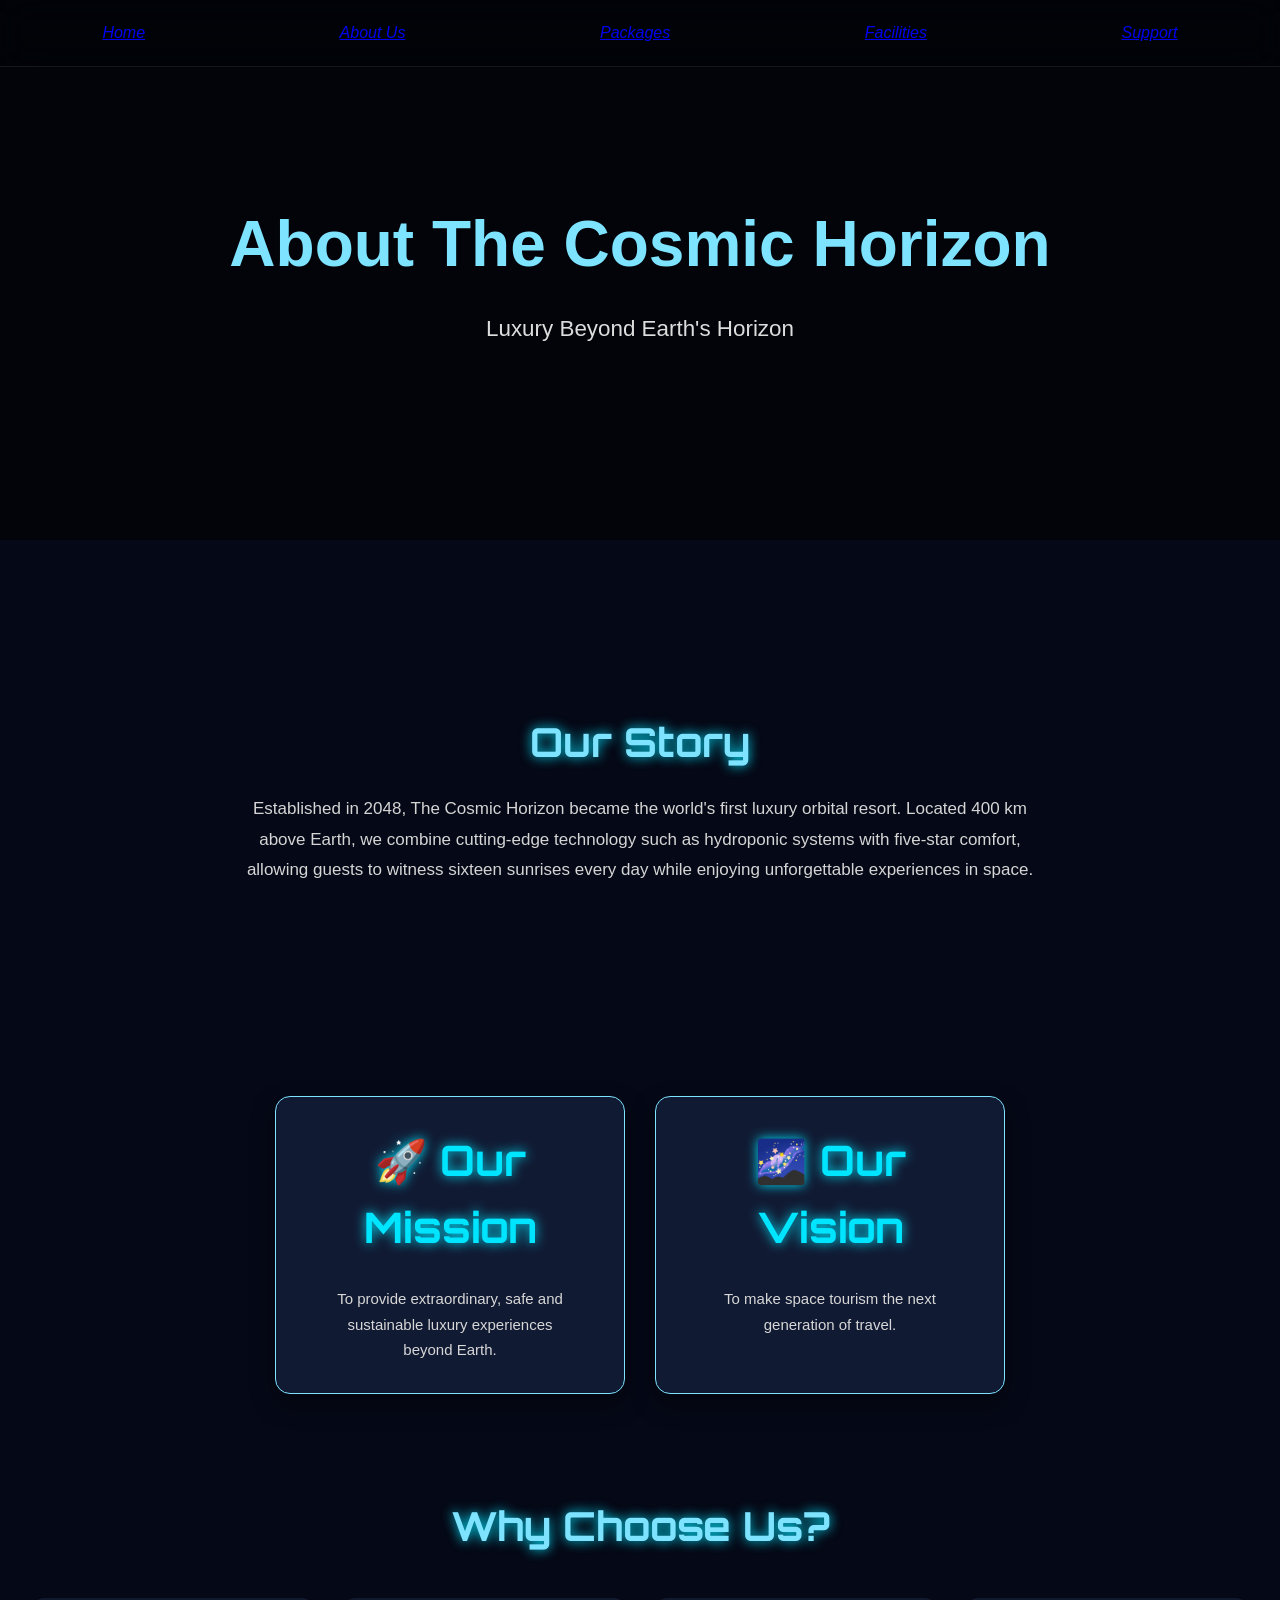
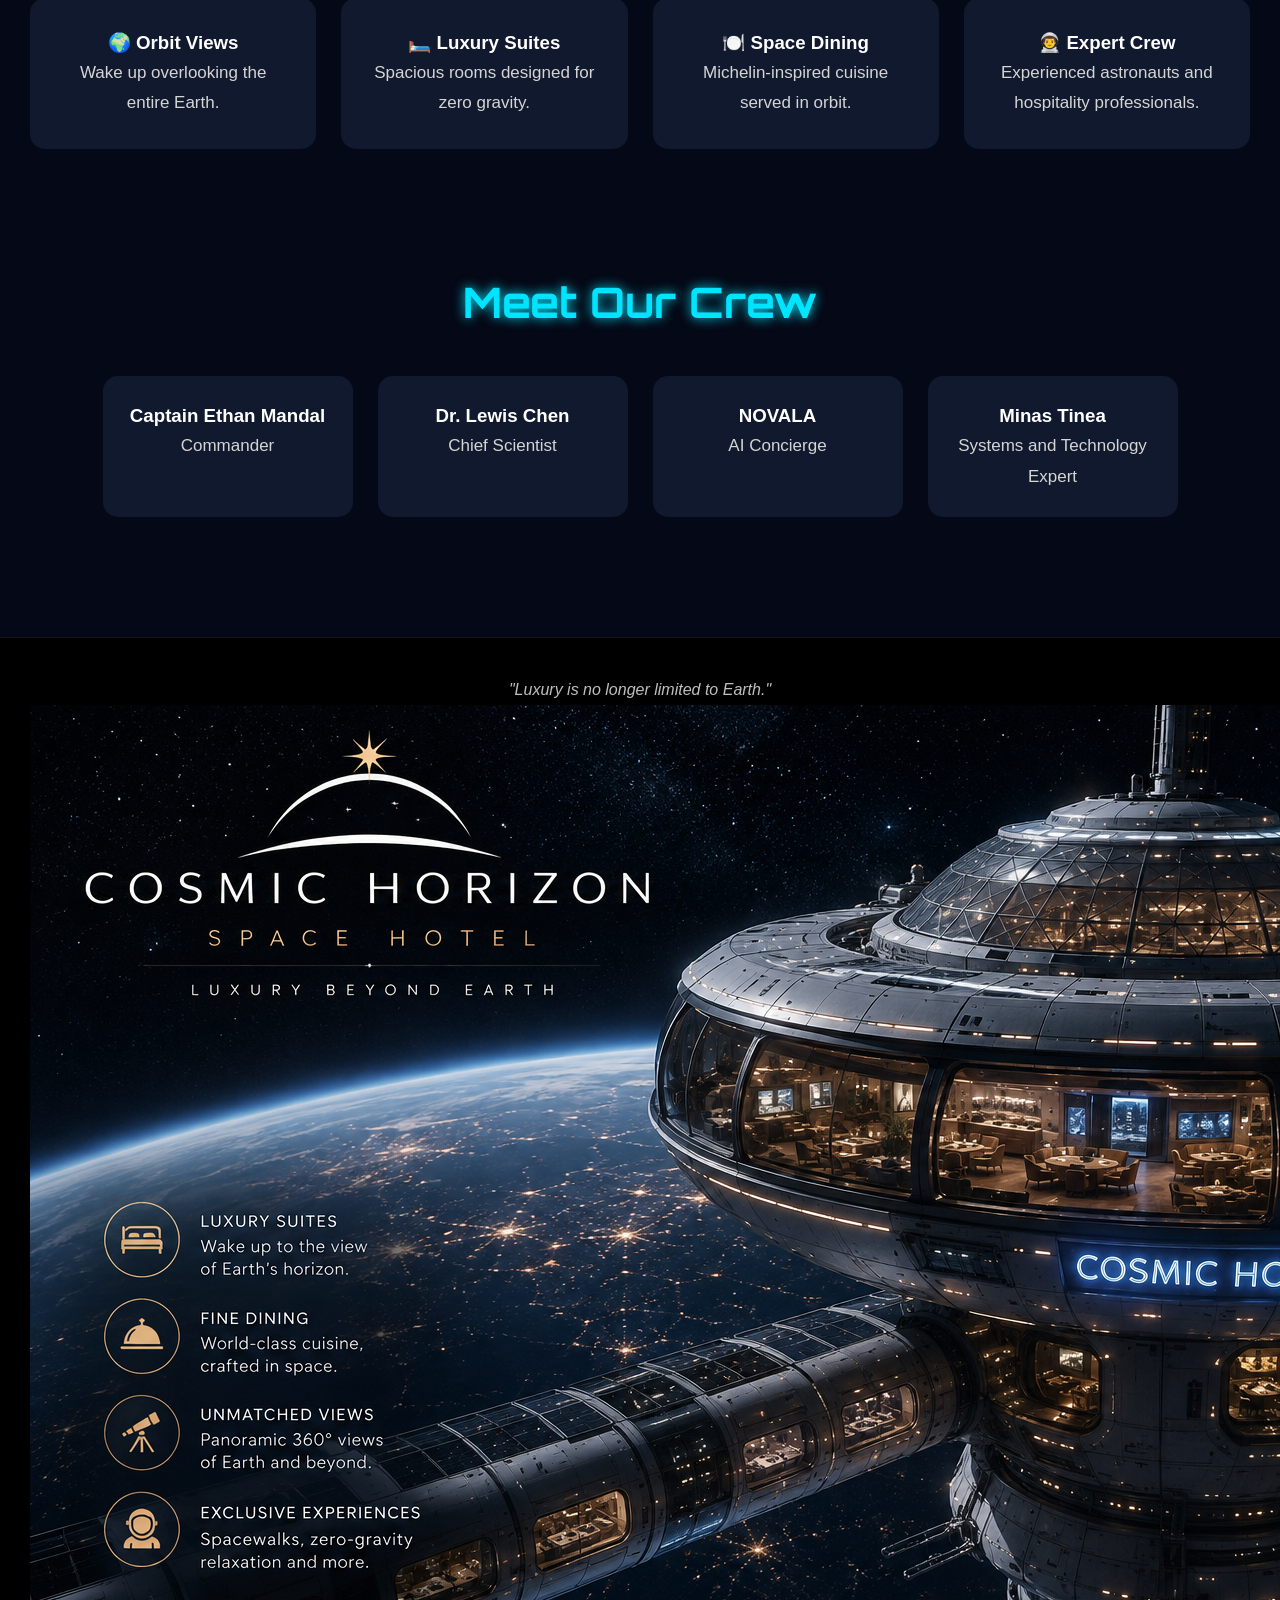
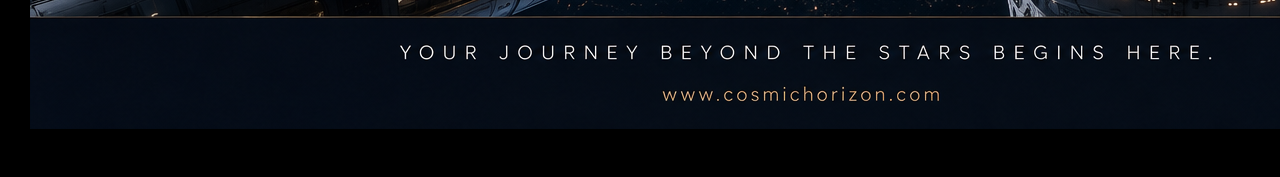
==== about_us.html @ ba80fe91 "Describe changes" ====
<!DOCTYPE html>
<html lang="en">
<head>
    <meta charset="UTF-8">
    <title>About Us | Cosmic Horizon</title>
    <link rel="stylesheet" href="style.css">
</head>
<body>

<header class="hero">
    <h1>About The Cosmic Horizon</h1>
    <p>Luxury Beyond Earth's Horizon</p>
</header>

<section class="about">
    <h2>Our Story</h2>
    <p>
        Established in 2048, The Cosmic Horizon became the world's first
        luxury orbital resort. Located 400 km above Earth, we combine
        cutting-edge technology such as hydroponic systems with five-star comfort, allowing guests to
        witness sixteen sunrises every day while enjoying unforgettable
        experiences in space.
    </p>
</section>

<section class="mission">
    <div class="card">
        <h2>🚀 Our Mission</h2>
        <p>
            To provide extraordinary, safe and sustainable luxury experiences
            beyond Earth.
        </p>
    </div>

    <div class="card">
        <h2>🌌 Our Vision</h2>
        <p>
            To make space tourism the next generation of travel.
        </p>
    </div>
</section>

<section class="features">
    <h2>Why Choose Us?</h2>

    <div class="feature-grid">

        <div class="feature">
            <h3>🌍 Orbit Views</h3>
            <p>Wake up overlooking the entire Earth.</p>
        </div>

        <div class="feature">
            <h3>🛏️ Luxury Suites</h3>
            <p>Spacious rooms designed for zero gravity.</p>
        </div>

        <div class="feature">
            <h3>🍽️ Space Dining</h3>
            <p>Michelin-inspired cuisine served in orbit.</p>
        </div>

        <div class="feature">
            <h3>👨‍🚀 Expert Crew</h3>
            <p>Experienced astronauts and hospitality professionals.</p>
        </div>

    </div>
</section>

<section class="team">

<h2>Meet Our Crew</h2>

<div class="crew">

<div class="member">
<h3>Captain Ethan Mandal</h3>
<p>Commander</p>
</div>

<div class="member">
<h3>Dr. Lewis Chen</h3>
<p>Chief Scientist</p>
</div>

<div class="member">
<h3>NOVALA</h3>
<p>AI Concierge</p>
</div>

<div class="member">
<h3>Minas Tinea</h3>
<p>Systems and Technology Expert</p>
</div>

</div>

</section>

<footer>
    <p>"Luxury is no longer limited to Earth."
        <img src="cosmic-horizon.png" alt="Cosmic Horizon Intercelestial Expansion">
        <nav class="footer-nav">
    <a href="index.html">Home</a>
    <a href="about_us.html">About Us</a>
    <a href="packages.html">Packages</a>
    <a href="facilities.html">Facilities</a>
    <a href="support.html">Support</a>
</nav>
    </p>
</footer>

</body>
</html>
---- style.css ----
/* ===================================================
   THE COSMIC HORIZON
   Premium Futuristic Space Hotel
   Part 1 - Reset, Body, Navbar & Hero
=================================================== */

/* Google Fonts */
@import url('https://fonts.googleapis.com/css2?family=Orbitron:wght@400;600;700&family=Poppins:wght@300;400;500;600&display=swap');

/* ================= RESET ================= */

*{
    margin:0;
    padding:0;
    box-sizing:border-box;
}

html{
    scroll-behavior:smooth;
}

body{

    font-family:'Poppins',sans-serif;

    color:white;

    background:#030816;

    overflow-x:hidden;

}

/* ================= HERO BACKGROUND ================= */

.hero{

    width:100%;

    height:100vh;

    background:
    linear-gradient(
        rgba(0,0,0,.55),
        rgba(2,8,25,.82)
    ),
    url("space/image.jpeg");

    background-size:cover;

    background-position:center;

    background-repeat:no-repeat;

    display:flex;

    justify-content:center;

    align-items:center;

    text-align:center;

    padding:40px;

}

/* ================= NAVBAR ================= */

nav{

    position:fixed;

    top:0;

    left:0;

    width:100%;

    display:flex;

    justify-content:space-between;

    align-items:center;

    padding:20px 8%;

    background:rgba(0,0,0,.18);

    backdrop-filter:blur(18px);

    -webkit-backdrop-filter:blur(18px);

    border-bottom:1px solid rgba(255,255,255,.08);

    z-index:1000;

}

.logo{

    font-family:'Orbitron',sans-serif;

    font-size:24px;

    font-weight:bold;

    color:#00e5ff;

    letter-spacing:2px;

    text-shadow:

    0 0 10px #00e5ff,

    0 0 25px #00e5ff;

}

/* Navigation Links */

nav ul{

    list-style:none;

    display:flex;

    gap:35px;

}

nav ul li{

    display:inline-block;

}

nav ul li a{

    text-decoration:none;

    color:white;

    font-size:16px;

    transition:.3s;

    position:relative;

}

/* Underline Animation */

nav ul li a::after{

    content:"";

    position:absolute;

    left:0;

    bottom:-6px;

    width:0;

    height:2px;

    background:#00e5ff;

    transition:.3s;

}

nav ul li a:hover{

    color:#00e5ff;

}

nav ul li a:hover::after{

    width:100%;

}

/* ================= HERO CONTENT ================= */

.hero-content{

    max-width:900px;

}

.hero-content h1{

    font-family:'Orbitron',sans-serif;

    font-size:72px;

    letter-spacing:6px;

    margin-bottom:20px;

    color:#ffffff;

    text-shadow:

    0 0 15px #00e5ff,

    0 0 35px #00e5ff,

    0 0 60px #00e5ff;

}

.hero-content h3{

    font-size:28px;

    color:#8be9ff;

    margin-bottom:25px;

    font-weight:500;

}

.hero-content p{

    font-size:18px;

    line-height:1.8;

    color:#dddddd;

    max-width:760px;

    margin:auto;

}

/* ================= BUTTONS ================= */

.hero-buttons{

    margin-top:45px;

    display:flex;

    justify-content:center;

    gap:20px;

    flex-wrap:wrap;

}

/* Main Button */

.btn{

    text-decoration:none;

    color:white;

    background:linear-gradient(
        135deg,
        #00c6ff,
        #0072ff
    );

    padding:16px 38px;

    border-radius:50px;

    font-size:17px;

    font-weight:600;

    transition:.35s;

    box-shadow:

    0 0 20px rgba(0,198,255,.45);

}

.btn:hover{

    transform:translateY(-5px);

    box-shadow:

    0 0 35px rgba(0,198,255,.9);

}

/* Outline Button */

.btn-outline{

    text-decoration:none;

    color:white;

    border:2px solid #00e5ff;

    padding:16px 38px;

    border-radius:50px;

    transition:.35s;

    font-weight:600;

}

.btn-outline:hover{

    background:#00e5ff;

    color:#000;

}

/* ================= SECTION ================= */

section{

    padding:100px 8%;

}

section h2{

    text-align:center;

    font-family:'Orbitron',sans-serif;

    font-size:42px;

    color:#00e5ff;

    margin-bottom:25px;

    text-shadow:0 0 12px #00e5ff;

}

section p{

    text-align:center;

    max-width:900px;

    margin:auto;

    line-height:1.8;

    color:#d5d5d5;

    font-size:17px;

}

/* ================= RESPONSIVE ================= */

@media(max-width:900px){

    nav{

        flex-direction:column;

        gap:20px;

        padding:20px;

    }

    nav ul{

        flex-wrap:wrap;

        justify-content:center;

        gap:20px;

    }

    .hero-content h1{

        font-size:42px;

        letter-spacing:3px;

    }

    .hero-content h3{

        font-size:22px;

    }

    .hero-content p{

        font-size:16px;

    }

    .hero-buttons{

        flex-direction:column;

        align-items:center;

    }

}
/* ===================================================
   PART 2
   ABOUT • PLANET FLOORS • FEATURES
===================================================*/

/* ================= ABOUT SECTION ================= */

#about{

    background:#071223;

}

#about p{

    margin-top:20px;

    font-size:18px;

    line-height:1.9;

}

/* ================= CARD LAYOUT ================= */

.cards{

    display:grid;

    grid-template-columns:repeat(auto-fit,minmax(260px,1fr));

    gap:30px;

    margin-top:50px;

}

/* ================= GLASS CARD ================= */

.card{

    background:rgba(255,255,255,.08);

    backdrop-filter:blur(18px);

    -webkit-backdrop-filter:blur(18px);

    border:1px solid rgba(255,255,255,.12);

    border-radius:22px;

    overflow:hidden;

    transition:.4s;

    text-align:center;

    padding-bottom:25px;

    box-shadow:

    0 10px 25px rgba(0,0,0,.35);

}

.card:hover{

    transform:translateY(-12px);

    box-shadow:

    0 0 25px rgba(0,229,255,.45),

    0 15px 35px rgba(0,0,0,.45);

}

/* ================= CARD IMAGE ================= */

.card img{

    width:100%;

    height:220px;

    object-fit:cover;

    transition:.4s;

}

.card:hover img{

    transform:scale(1.08);

}

/* ================= CARD TITLE ================= */

.card h3{

    margin-top:20px;

    font-family:'Orbitron',sans-serif;

    color:#00e5ff;

    font-size:22px;

    padding:0 15px;

}

/* ================= CARD TEXT ================= */

.card p{

    margin-top:15px;

    padding:0 20px;

    color:#d7d7d7;

    line-height:1.7;

    font-size:15px;

}

/* ================= PLANET FLOOR ================= */

#floors{

    background:#030816;

}

#floors .card{

    position:relative;

}

#floors .card::before{

    content:"";

    position:absolute;

    top:0;

    left:0;

    width:100%;

    height:5px;

    background:linear-gradient(

    90deg,

    #00e5ff,

    #7b2cff,

    #ff008c

    );

}

/* ================= FEATURES ================= */

#features{

    background:#071223;

}

#features .card{

    padding:40px 25px;

}

#features .card h3{

    font-size:23px;

    margin-bottom:20px;

}

#features .card p{

    font-size:16px;

}

/* ================= FEATURE HOVER ================= */

#features .card:hover{

    border:1px solid rgba(0,229,255,.45);

}

/* ================= SECTION ANIMATION ================= */

.card{

    animation:fadeUp .8s ease;

}

/* ================= KEYFRAMES ================= */

@keyframes fadeUp{

    from{

        opacity:0;

        transform:translateY(40px);

    }

    to{

        opacity:1;

        transform:translateY(0);

    }

}

/* ================= GLOW EFFECT ================= */

.card:hover h3{

    text-shadow:

    0 0 10px #00e5ff,

    0 0 20px #00e5ff;

}

/* ================= MOBILE ================= */

@media(max-width:768px){

    .cards{

        grid-template-columns:1fr;

    }

    .card img{

        height:200px;

    }

    .card h3{

        font-size:20px;

    }

}
/* ===================================================
   PART 3
   LUXURY ROOMS • GALLERY • HOTEL STATISTICS
===================================================*/


/* =========================
   ROOMS SECTION
========================= */

#rooms{

    background:#030816;

}

#rooms .cards{

    margin-top:50px;

}

#rooms .card{

    overflow:hidden;

    transition:.4s;

}

#rooms .card img{

    width:100%;

    height:240px;

    object-fit:cover;

    transition:.5s;

}

#rooms .card:hover img{

    transform:scale(1.08);

}

#rooms .card h3{

    margin-top:20px;

    font-size:22px;

    color:#00e5ff;

}

#rooms .card p{

    margin-top:10px;

    font-size:17px;

    color:#ffffff;

    font-weight:500;

}

#rooms .card:hover{

    transform:translateY(-10px);

}


/* =========================
   GALLERY
========================= */

#gallery{

    background:#071223;

}

.gallery{

    margin-top:50px;

    display:grid;

    grid-template-columns:repeat(auto-fit,minmax(280px,1fr));

    gap:25px;

}

.gallery img{

    width:100%;

    height:240px;

    object-fit:cover;

    border-radius:18px;

    transition:.4s;

    cursor:pointer;

    border:2px solid rgba(255,255,255,.08);

}

.gallery img:hover{

    transform:scale(1.05);

    box-shadow:

    0 0 25px rgba(0,229,255,.55);

}


/* =========================
   HOTEL STATISTICS
========================= */

#stats{

    background:#030816;

}

#stats .cards{

    margin-top:50px;

}

#stats .card{

    padding:40px 20px;

}

#stats .card h1{

    font-size:48px;

    font-family:'Orbitron',sans-serif;

    color:#00e5ff;

    text-shadow:

    0 0 12px #00e5ff,

    0 0 25px #00e5ff;

}

#stats .card p{

    margin-top:15px;

    color:#dddddd;

    font-size:18px;

}


/* =========================
   FLOAT ANIMATION
========================= */

@keyframes floating{

    0%{

        transform:translateY(0px);

    }

    50%{

        transform:translateY(-10px);

    }

    100%{

        transform:translateY(0px);

    }

}

#stats .card{

    animation:floating 5s ease-in-out infinite;

}


/* =========================
   IMAGE BORDER GLOW
========================= */

.gallery img:hover{

    border-color:#00e5ff;

}


/* =========================
   MOBILE
========================= */

@media(max-width:768px){

    .gallery{

        grid-template-columns:1fr;

    }

    .gallery img{

        height:220px;

    }

    #stats .card h1{

        font-size:38px;

    }

}
/* ===================================================
   PART 4
   CTA • CONTACT • FOOTER • FINAL RESPONSIVE
===================================================*/


/* ===========================
   CALL TO ACTION
=========================== */

.cta{

    background:
    linear-gradient(
        rgba(0,0,0,.65),
        rgba(4,15,40,.82)
    ),
    url("images/cta-bg.jpg");

    background-size:cover;

    background-position:center;

    text-align:center;

    padding:120px 8%;

}

.cta h2{

    font-family:'Orbitron',sans-serif;

    font-size:48px;

    color:#00e5ff;

    margin-bottom:20px;

    text-shadow:

    0 0 15px #00e5ff;

}

.cta p{

    max-width:700px;

    margin:auto;

    margin-bottom:40px;

    color:#dddddd;

    line-height:1.8;

}

.cta .btn{

    display:inline-block;

}


/* ===========================
   CONTACT
=========================== */

#contact{

    background:#071223;

    text-align:center;

}

#contact p{

    margin-top:15px;

    font-size:18px;

    color:#dddddd;

}

#contact p:hover{

    color:#00e5ff;

}


/* ===========================
   FOOTER
=========================== */

footer{

    background:#020612;

    text-align:center;

    padding:45px 20px;

    border-top:1px solid rgba(255,255,255,.08);

}

footer h3{

    font-family:'Orbitron',sans-serif;

    color:#00e5ff;

    font-size:28px;

    margin-bottom:15px;

    text-shadow:

    0 0 12px #00e5ff;

}

footer p{

    color:#bfbfbf;

    margin-top:8px;

    line-height:1.8;

}


/* ===========================
   CUSTOM SCROLLBAR
=========================== */

::-webkit-scrollbar{

    width:10px;

}

::-webkit-scrollbar-track{

    background:#06101f;

}

::-webkit-scrollbar-thumb{

    background:#00c6ff;

    border-radius:50px;

}

::-webkit-scrollbar-thumb:hover{

    background:#008cff;

}


/* ===========================
   SMOOTH FADE ANIMATION
=========================== */

@keyframes fadeIn{

    from{

        opacity:0;

    }

    to{

        opacity:1;

    }

}

section{

    animation:fadeIn 1s ease;

}


/* ===========================
   BUTTON EFFECTS
=========================== */

.btn,
.btn-outline{

    position:relative;

    overflow:hidden;

}

.btn::before,
.btn-outline::before{

    content:"";

    position:absolute;

    top:0;

    left:-100%;

    width:100%;

    height:100%;

    background:rgba(255,255,255,.15);

    transition:.5s;

}

.btn:hover::before,
.btn-outline:hover::before{

    left:100%;

}


/* ===========================
   RESPONSIVE DESIGN
=========================== */

@media(max-width:992px){

    section{

        padding:80px 6%;

    }

    .cta h2{

        font-size:38px;

    }

}

@media(max-width:768px){

    section h2{

        font-size:32px;

    }

    .cta{

        padding:90px 30px;

    }

    .cta h2{

        font-size:28px;

    }

    .cta p{

        font-size:16px;

    }

    footer h3{

        font-size:22px;

    }

    footer p{

        font-size:15px;

    }

}

@media(max-width:480px){

    .logo{

        font-size:18px;

    }

    nav ul{

        gap:12px;

    }

    nav ul li a{

        font-size:14px;

    }

    .hero-content h1{

        font-size:34px;

    }

    .hero-content h3{

        font-size:18px;

    }

    .hero-content p{

        font-size:15px;

    }

    .btn,
    .btn-outline{

        width:100%;

        text-align:center;

    }

}
/* ===================================================
   PART 4
   CTA • CONTACT • FOOTER • FINAL RESPONSIVE
===================================================*/


/* ===========================
   CALL TO ACTION
=========================== */

.cta{

    background:
    linear-gradient(
        rgba(0,0,0,.65),
        rgba(4,15,40,.82)
    ),
    url("images/cta-bg.jpg");

    background-size:cover;

    background-position:center;

    text-align:center;

    padding:120px 8%;

}

.cta h2{

    font-family:'Orbitron',sans-serif;

    font-size:48px;

    color:#00e5ff;

    margin-bottom:20px;

    text-shadow:

    0 0 15px #00e5ff;

}

.cta p{

    max-width:700px;

    margin:auto;

    margin-bottom:40px;

    color:#dddddd;

    line-height:1.8;

}

.cta .btn{

    display:inline-block;

}


/* ===========================
   CONTACT
=========================== */

#contact{

    background:#071223;

    text-align:center;

}

#contact p{

    margin-top:15px;

    font-size:18px;

    color:#dddddd;

}

#contact p:hover{

    color:#00e5ff;

}


/* ===========================
   FOOTER
=========================== */

footer{

    background:#020612;

    text-align:center;

    padding:45px 20px;

    border-top:1px solid rgba(255,255,255,.08);

}

footer h3{

    font-family:'Orbitron',sans-serif;

    color:#00e5ff;

    font-size:28px;

    margin-bottom:15px;

    text-shadow:

    0 0 12px #00e5ff;

}

footer p{

    color:#bfbfbf;

    margin-top:8px;

    line-height:1.8;

}


/* ===========================
   CUSTOM SCROLLBAR
=========================== */

::-webkit-scrollbar{

    width:10px;

}

::-webkit-scrollbar-track{

    background:#06101f;

}

::-webkit-scrollbar-thumb{

    background:#00c6ff;

    border-radius:50px;

}

::-webkit-scrollbar-thumb:hover{

    background:#008cff;

}


/* ===========================
   SMOOTH FADE ANIMATION
=========================== */

@keyframes fadeIn{

    from{

        opacity:0;

    }

    to{

        opacity:1;

    }

}

section{

    animation:fadeIn 1s ease;

}


/* ===========================
   BUTTON EFFECTS
=========================== */

.btn,
.btn-outline{

    position:relative;

    overflow:hidden;

}

.btn::before,
.btn-outline::before{

    content:"";

    position:absolute;

    top:0;

    left:-100%;

    width:100%;

    height:100%;

    background:rgba(255,255,255,.15);

    transition:.5s;

}

.btn:hover::before,
.btn-outline:hover::before{

    left:100%;

}


/* ===========================
   RESPONSIVE DESIGN
=========================== */

@media(max-width:992px){

    section{

        padding:80px 6%;

    }

    .cta h2{

        font-size:38px;

    }

}

@media(max-width:768px){

    section h2{

        font-size:32px;

    }

    .cta{

        padding:90px 30px;

    }

    .cta h2{

        font-size:28px;

    }

    .cta p{

        font-size:16px;

    }

    footer h3{

        font-size:22px;

    }

    footer p{

        font-size:15px;

    }

}

@media(max-width:480px){

    .logo{

        font-size:18px;

    }

    nav ul{

        gap:12px;

    }

    nav ul li a{

        font-size:14px;

    }

    .hero-content h1{

        font-size:34px;

    }

    .hero-content h3{

        font-size:18px;

    }

    .hero-content p{

        font-size:15px;

    }

    .btn,
    .btn-outline{

        width:100%;

        text-align:center;

    }

}
*{
    margin:0;
    padding:0;
    box-sizing:border-box;
    font-family:Arial, Helvetica, sans-serif;
}

body{
    background:#050816;
    color:white;
    line-height:1.6;
}

.hero{
    height:60vh;
    background:
        linear-gradient(rgba(0,0,0,.55),rgba(0,0,0,.55)),
        url("space.jpg") center/cover;
    display:flex;
    flex-direction:column;
    justify-content:center;
    align-items:center;
    text-align:center;
}

.hero h1{
    font-size:4rem;
    color:#7de3ff;
}

.hero p{
    margin-top:15px;
    font-size:1.4rem;
    color:#ddd;
}

.about{
    width:80%;
    margin:70px auto;
    text-align:center;
}

.about h2{
    color:#7de3ff;
    margin-bottom:20px;
    font-size:2.5rem;
}

.mission{
    display:flex;
    justify-content:center;
    gap:30px;
    flex-wrap:wrap;
    padding:40px;
}

.card{
    background:#111a33;
    width:350px;
    padding:30px;
    border-radius:15px;
    border:1px solid #7de3ff;
    transition:.4s;
}

.card:hover{
    transform:translateY(-10px);
    box-shadow:0 0 20px #44d8ff;
}

.features{
    text-align:center;
    padding:60px 30px;
}

.features h2{
    font-size:2.5rem;
    color:#7de3ff;
    margin-bottom:40px;
}

.feature-grid{
    display:grid;
    grid-template-columns:repeat(auto-fit,minmax(250px,1fr));
    gap:25px;
}

.feature{
    background:#10192d;
    padding:30px;
    border-radius:15px;
    transition:.3s;
}

.feature:hover{
    background:#1b2d54;
    transform:scale(1.05);
}

.team{
    text-align:center;
    padding:60px;
}

.crew{
    display:flex;
    justify-content:center;
    flex-wrap:wrap;
    gap:25px;
    margin-top:40px;
}

.member{
    width:250px;
    background:#10192d;
    padding:25px;
    border-radius:15px;
}

footer{
    margin-top:60px;
    background:#000;
    text-align:center;
    padding:30px;
    color:#7de3ff;
    font-style:italic;
}
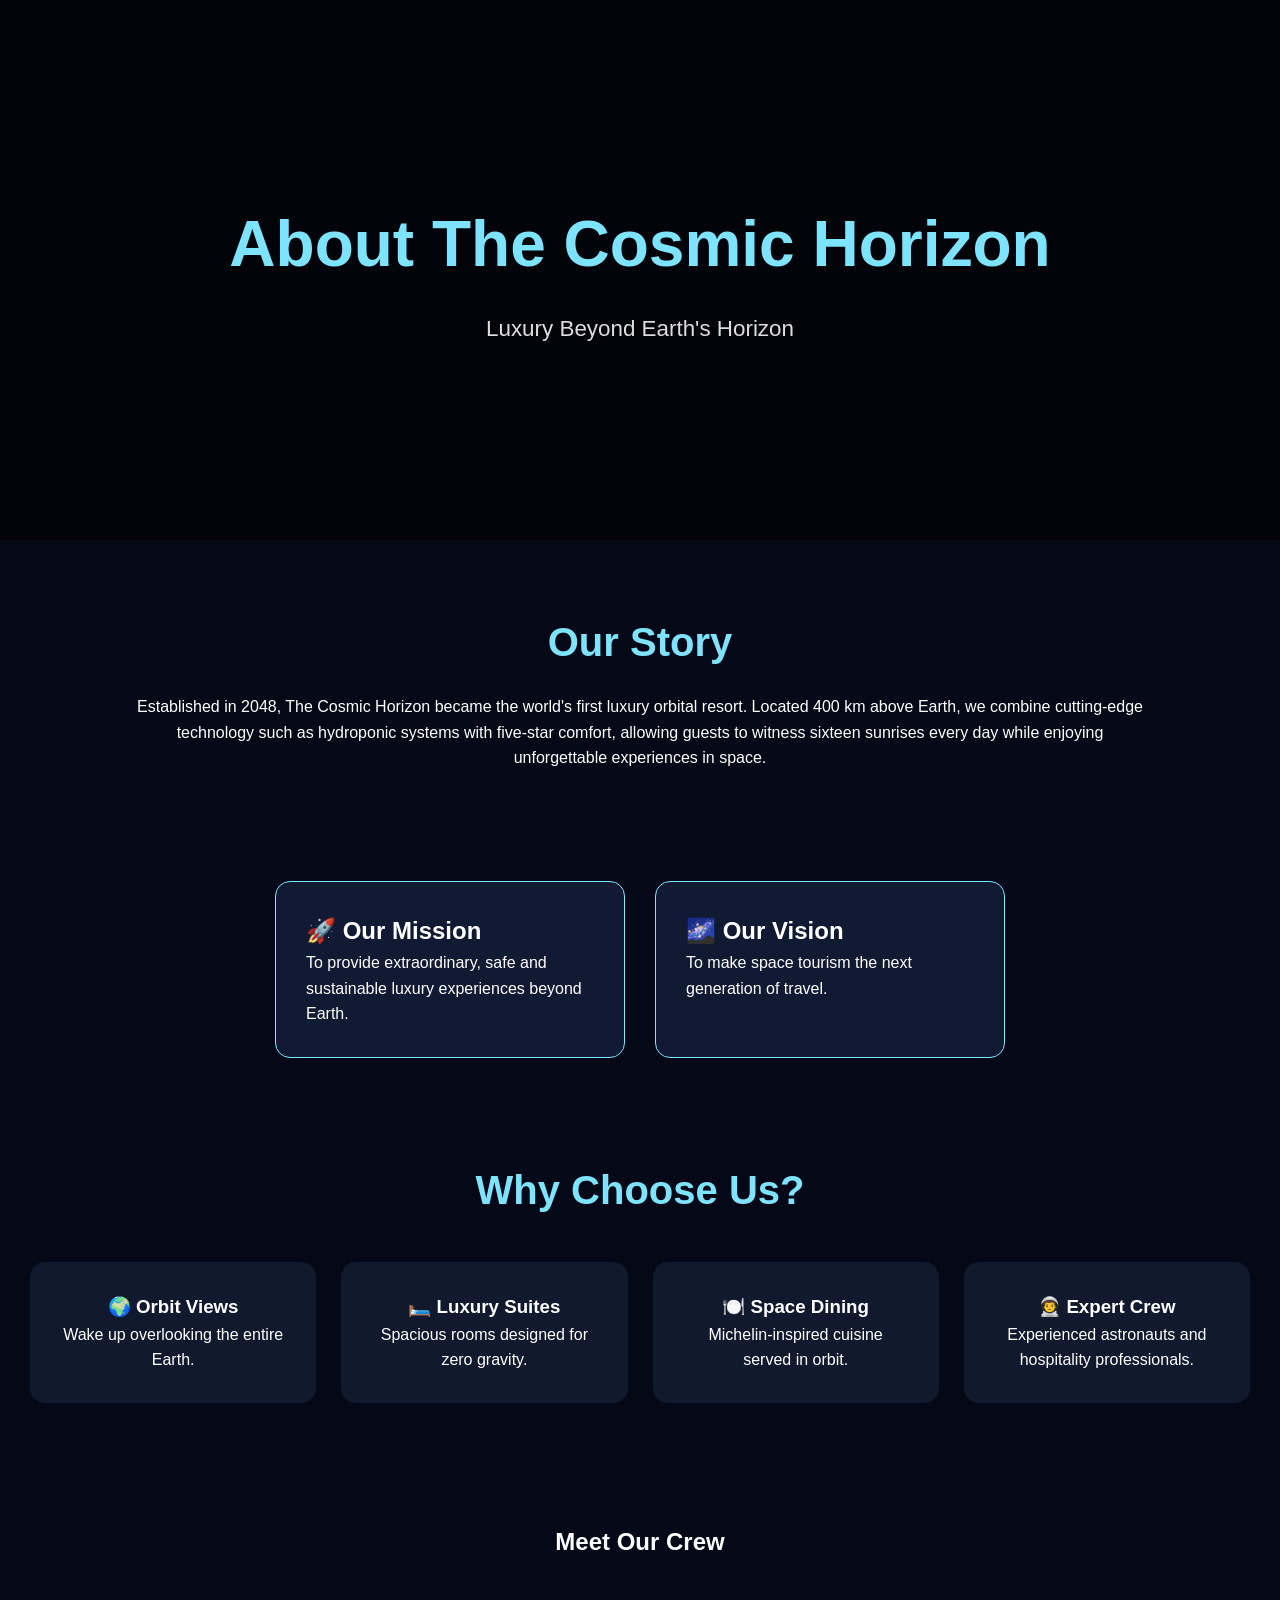
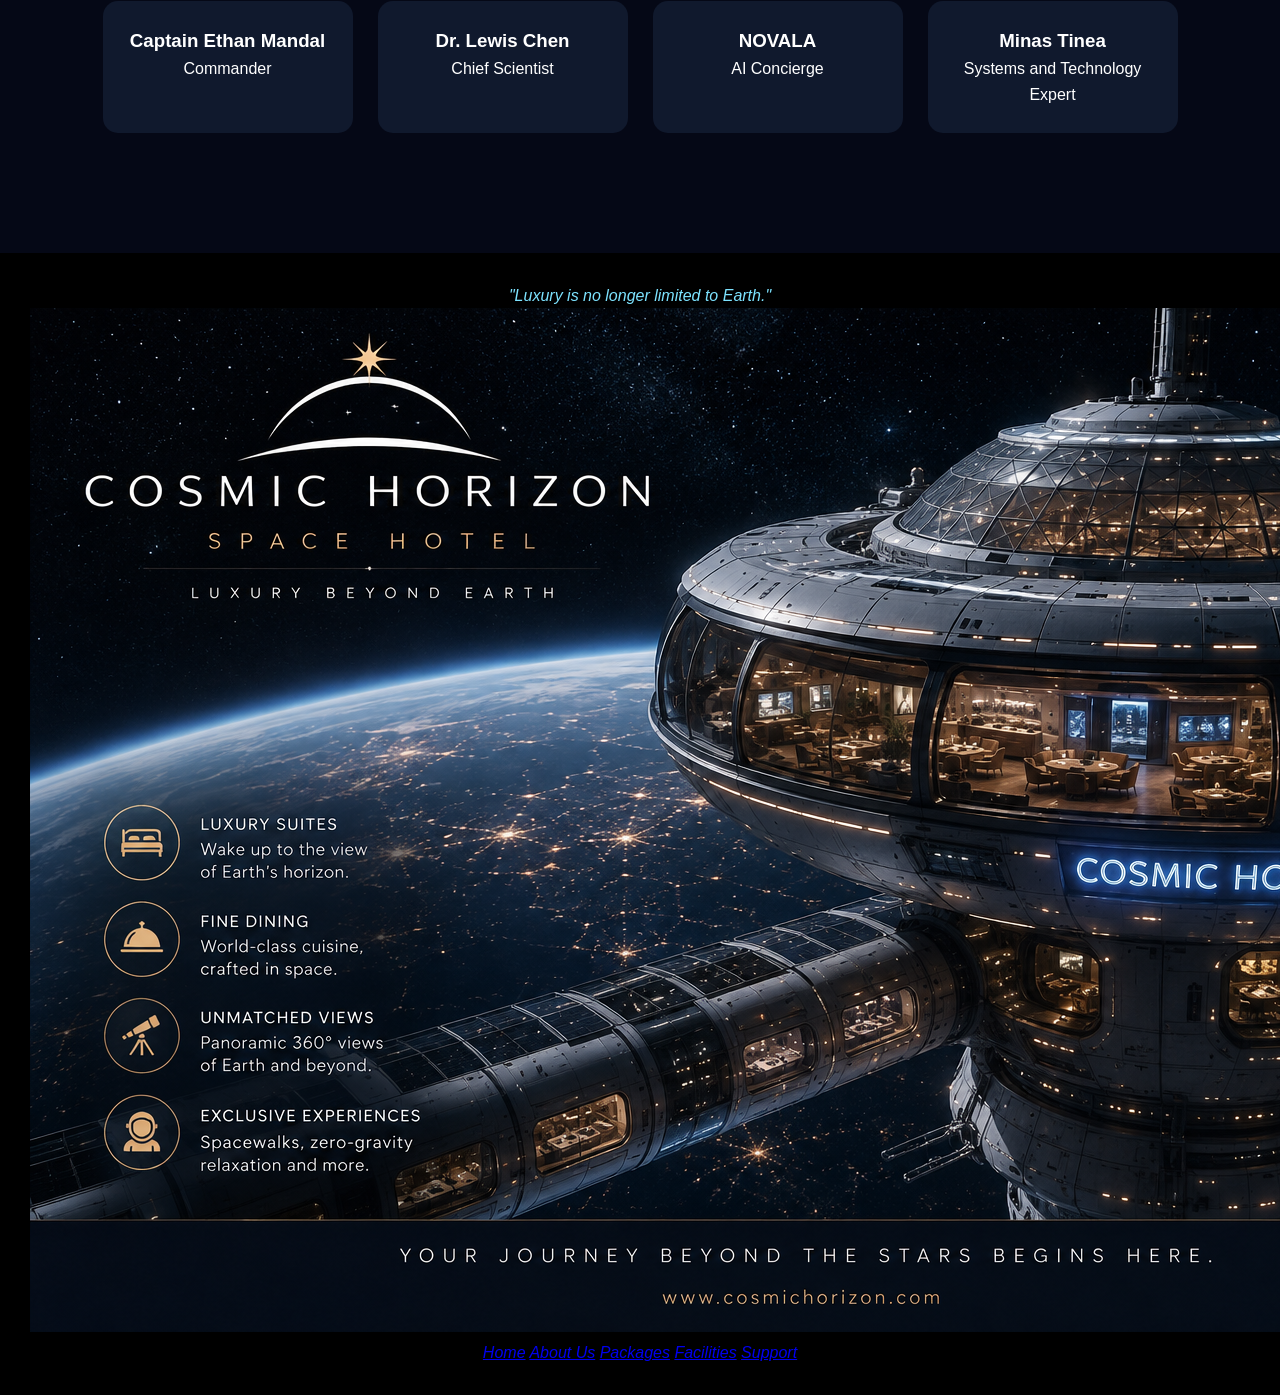
==== commit 9b8996e3: "Describe changes" ====
--- a/about_us.html
+++ b/about_us.html
@@ -3,7 +3,7 @@
 <head>
     <meta charset="UTF-8">
     <title>About Us | Cosmic Horizon</title>
-    <link rel="stylesheet" href="style.css">
+    <link rel="stylesheet" href="about_us.css">
 </head>
 <body>
 
--- a/about_us.css
+++ b/about_us.css
@@ -0,0 +1,127 @@
+*{
+    margin:0;
+    padding:0;
+    box-sizing:border-box;
+    font-family:Arial, Helvetica, sans-serif;
+}
+
+body{
+    background:#050816;
+    color:white;
+    line-height:1.6;
+}
+
+.hero{
+    height:60vh;
+    background:
+        linear-gradient(rgba(0,0,0,.55),rgba(0,0,0,.55)),
+        url("space.jpg") center/cover;
+    display:flex;
+    flex-direction:column;
+    justify-content:center;
+    align-items:center;
+    text-align:center;
+}
+
+.hero h1{
+    font-size:4rem;
+    color:#7de3ff;
+}
+
+.hero p{
+    margin-top:15px;
+    font-size:1.4rem;
+    color:#ddd;
+}
+
+.about{
+    width:80%;
+    margin:70px auto;
+    text-align:center;
+}
+
+.about h2{
+    color:#7de3ff;
+    margin-bottom:20px;
+    font-size:2.5rem;
+}
+
+.mission{
+    display:flex;
+    justify-content:center;
+    gap:30px;
+    flex-wrap:wrap;
+    padding:40px;
+}
+
+.card{
+    background:#111a33;
+    width:350px;
+    padding:30px;
+    border-radius:15px;
+    border:1px solid #7de3ff;
+    transition:.4s;
+}
+
+.card:hover{
+    transform:translateY(-10px);
+    box-shadow:0 0 20px #44d8ff;
+}
+
+.features{
+    text-align:center;
+    padding:60px 30px;
+}
+
+.features h2{
+    font-size:2.5rem;
+    color:#7de3ff;
+    margin-bottom:40px;
+}
+
+.feature-grid{
+    display:grid;
+    grid-template-columns:repeat(auto-fit,minmax(250px,1fr));
+    gap:25px;
+}
+
+.feature{
+    background:#10192d;
+    padding:30px;
+    border-radius:15px;
+    transition:.3s;
+}
+
+.feature:hover{
+    background:#1b2d54;
+    transform:scale(1.05);
+}
+
+.team{
+    text-align:center;
+    padding:60px;
+}
+
+.crew{
+    display:flex;
+    justify-content:center;
+    flex-wrap:wrap;
+    gap:25px;
+    margin-top:40px;
+}
+
+.member{
+    width:250px;
+    background:#10192d;
+    padding:25px;
+    border-radius:15px;
+}
+
+footer{
+    margin-top:60px;
+    background:#000;
+    text-align:center;
+    padding:30px;
+    color:#7de3ff;
+    font-style:italic;
+}
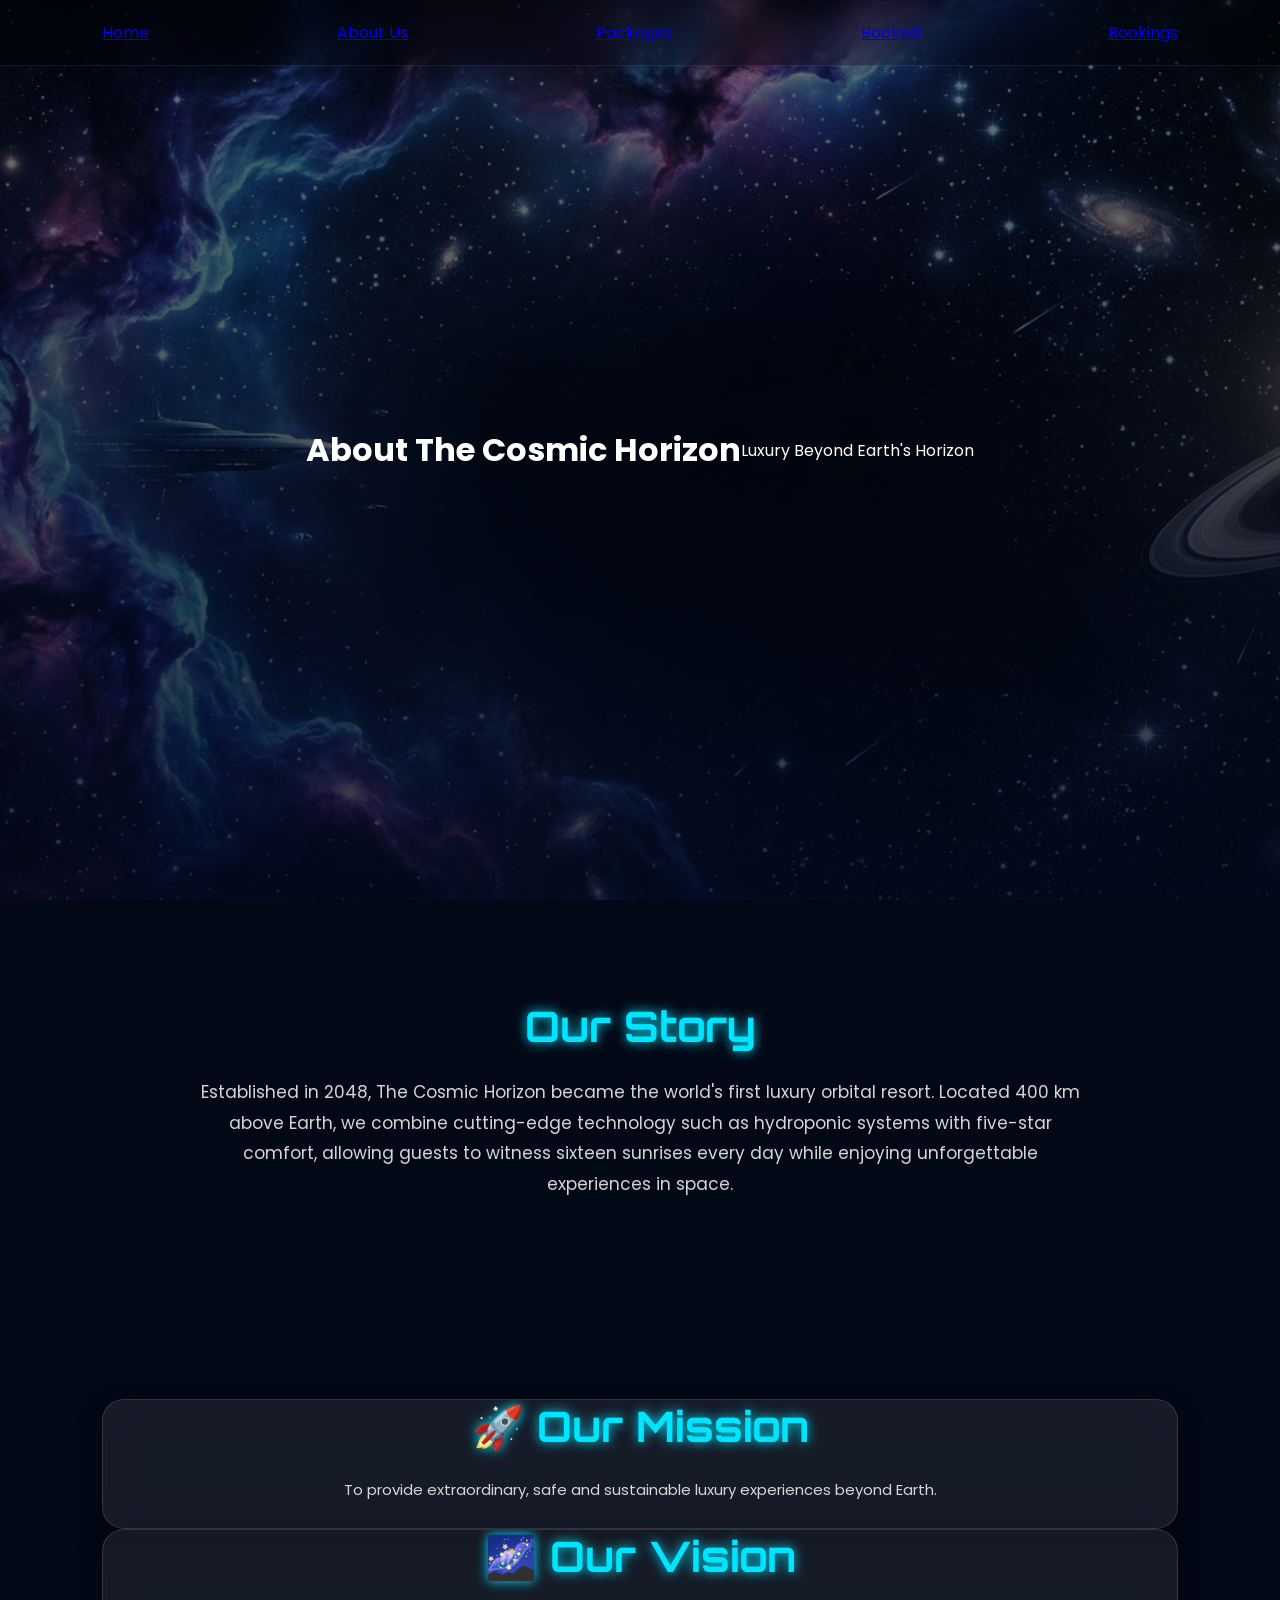
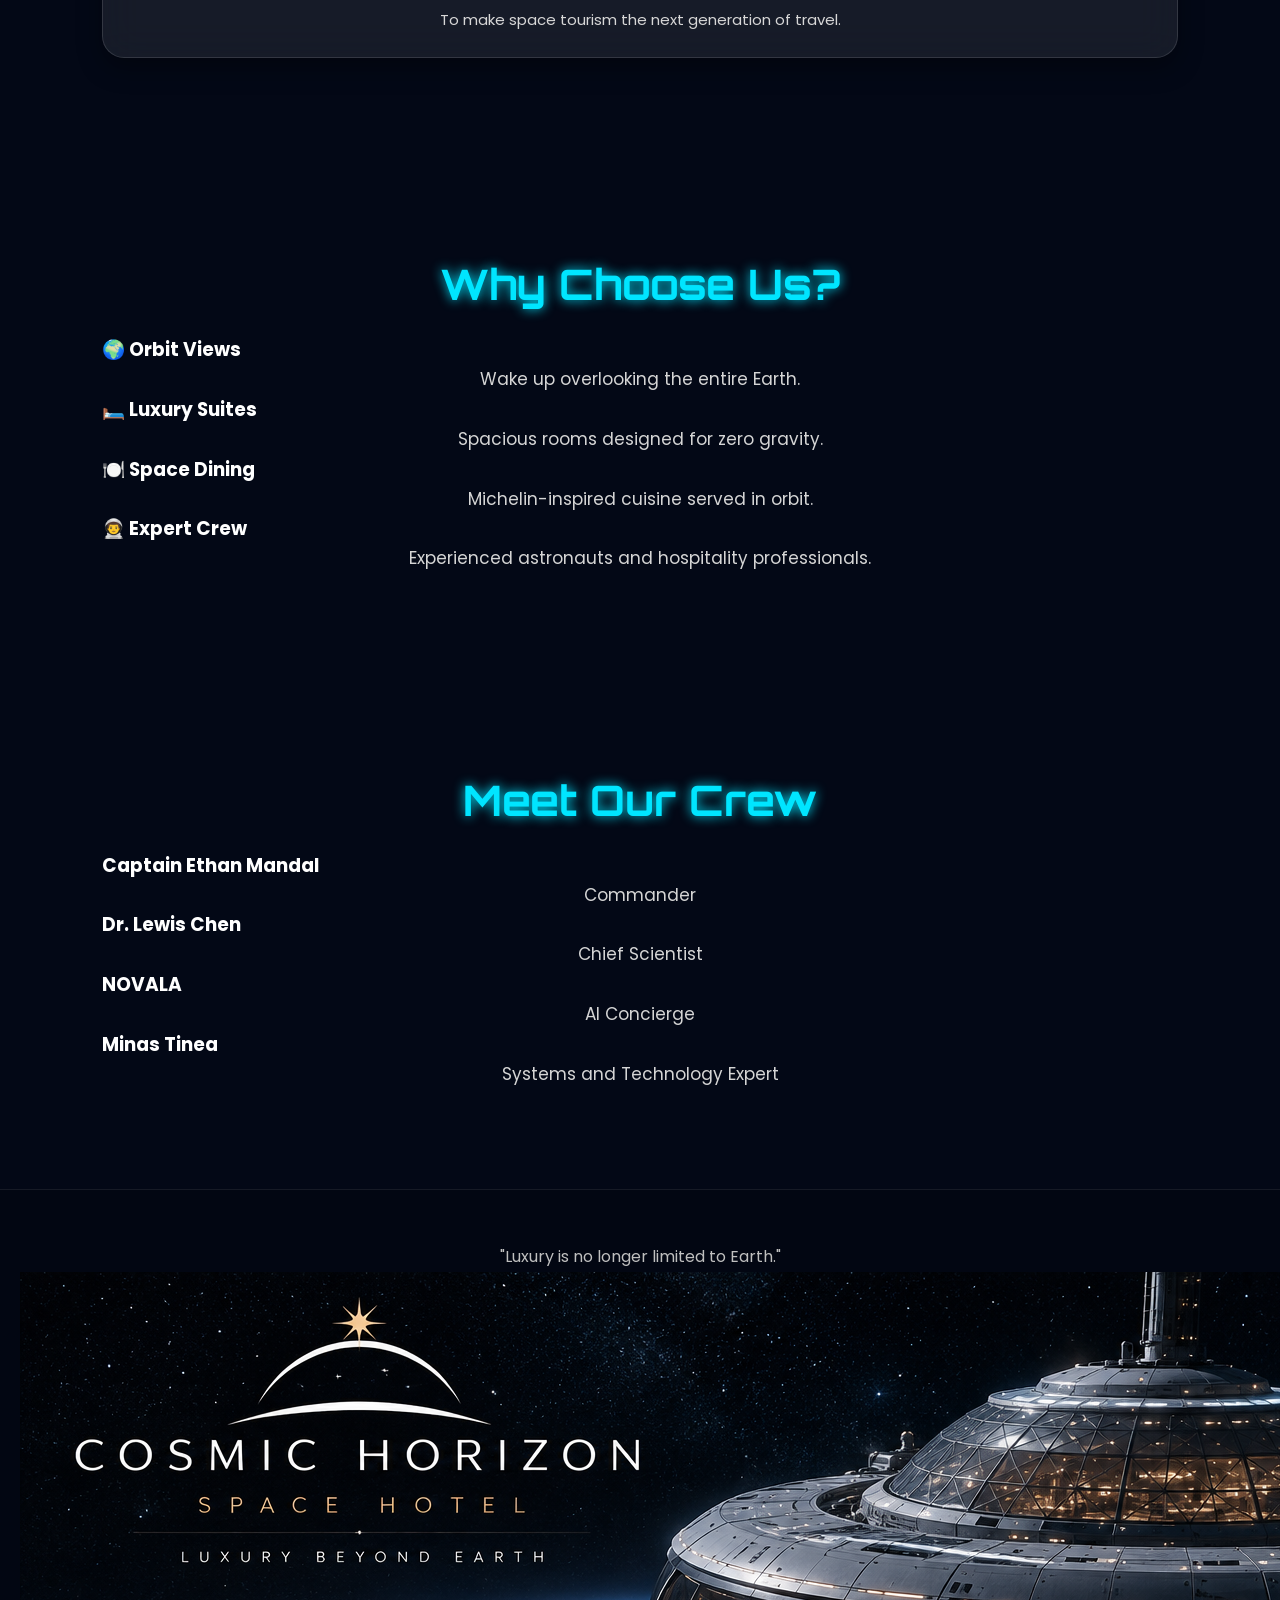
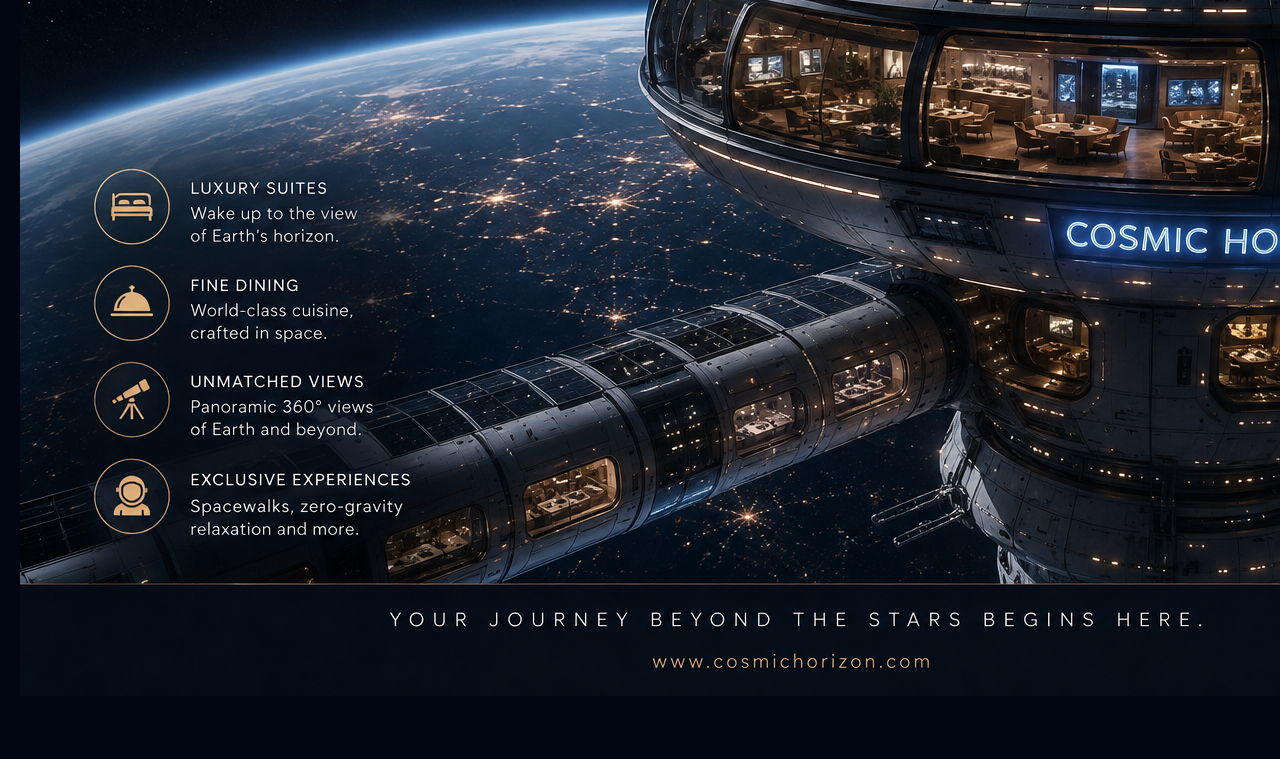
==== commit 00fa26c8: "Describe changes" ====
--- a/about_us.html
+++ b/about_us.html
@@ -3,7 +3,7 @@
 <head>
     <meta charset="UTF-8">
     <title>About Us | Cosmic Horizon</title>
-    <link rel="stylesheet" href="about_us.css">
+    <link rel="stylesheet" href="style.css">
 </head>
 <body>
 
@@ -105,8 +105,8 @@
     <a href="index.html">Home</a>
     <a href="about_us.html">About Us</a>
     <a href="packages.html">Packages</a>
-    <a href="facilities.html">Facilities</a>
-    <a href="support.html">Support</a>
+    <a href="booked_page.html">Booked</a>
+    <a href="booking_page.html">Bookings</a>
 </nav>
     </p>
 </footer>
--- a/style.css
+++ b/style.css
@@ -0,0 +1,1627 @@
+/* ===================================================
+   THE COSMIC HORIZON
+   Premium Futuristic Space Hotel
+   Part 1 - Reset, Body, Navbar & Hero
+=================================================== */
+
+/* Google Fonts */
+@import url('https://fonts.googleapis.com/css2?family=Orbitron:wght@400;600;700&family=Poppins:wght@300;400;500;600&display=swap');
+
+/* ================= RESET ================= */
+
+*{
+    margin:0;
+    padding:0;
+    box-sizing:border-box;
+}
+
+html{
+    scroll-behavior:smooth;
+}
+
+body{
+
+    font-family:'Poppins',sans-serif;
+
+    color:white;
+
+    background:#030816;
+
+    overflow-x:hidden;
+
+}
+
+/* ================= HERO BACKGROUND ================= */
+
+.hero{
+
+    width:100%;
+
+    height:100vh;
+
+    background:
+    linear-gradient(
+        rgba(0,0,0,.55),
+        rgba(2,8,25,.82)
+    ),
+    url("space/image.jpeg");
+
+    background-size:cover;
+
+    background-position:center;
+
+    background-repeat:no-repeat;
+
+    display:flex;
+
+    justify-content:center;
+
+    align-items:center;
+
+    text-align:center;
+
+    padding:40px;
+
+}
+
+/* ================= NAVBAR ================= */
+
+nav{
+
+    position:fixed;
+
+    top:0;
+
+    left:0;
+
+    width:100%;
+
+    display:flex;
+
+    justify-content:space-between;
+
+    align-items:center;
+
+    padding:20px 8%;
+
+    background:rgba(0,0,0,.18);
+
+    backdrop-filter:blur(18px);
+
+    -webkit-backdrop-filter:blur(18px);
+
+    border-bottom:1px solid rgba(255,255,255,.08);
+
+    z-index:1000;
+
+}
+
+.logo{
+
+    font-family:'Orbitron',sans-serif;
+
+    font-size:24px;
+
+    font-weight:bold;
+
+    color:#00e5ff;
+
+    letter-spacing:2px;
+
+    text-shadow:
+
+    0 0 10px #00e5ff,
+
+    0 0 25px #00e5ff;
+
+}
+
+/* Navigation Links */
+
+nav ul{
+
+    list-style:none;
+
+    display:flex;
+
+    gap:35px;
+
+}
+
+nav ul li{
+
+    display:inline-block;
+
+}
+
+nav ul li a{
+
+    text-decoration:none;
+
+    color:white;
+
+    font-size:16px;
+
+    transition:.3s;
+
+    position:relative;
+
+}
+
+/* Underline Animation */
+
+nav ul li a::after{
+
+    content:"";
+
+    position:absolute;
+
+    left:0;
+
+    bottom:-6px;
+
+    width:0;
+
+    height:2px;
+
+    background:#00e5ff;
+
+    transition:.3s;
+
+}
+
+nav ul li a:hover{
+
+    color:#00e5ff;
+
+}
+
+nav ul li a:hover::after{
+
+    width:100%;
+
+}
+
+/* ================= HERO CONTENT ================= */
+
+.hero-content{
+
+    max-width:900px;
+
+}
+
+.hero-content h1{
+
+    font-family:'Orbitron',sans-serif;
+
+    font-size:72px;
+
+    letter-spacing:6px;
+
+    margin-bottom:20px;
+
+    color:#ffffff;
+
+    text-shadow:
+
+    0 0 15px #00e5ff,
+
+    0 0 35px #00e5ff,
+
+    0 0 60px #00e5ff;
+
+}
+
+.hero-content h3{
+
+    font-size:28px;
+
+    color:#8be9ff;
+
+    margin-bottom:25px;
+
+    font-weight:500;
+
+}
+
+.hero-content p{
+
+    font-size:18px;
+
+    line-height:1.8;
+
+    color:#dddddd;
+
+    max-width:760px;
+
+    margin:auto;
+
+}
+
+/* ================= BUTTONS ================= */
+
+.hero-buttons{
+
+    margin-top:45px;
+
+    display:flex;
+
+    justify-content:center;
+
+    gap:20px;
+
+    flex-wrap:wrap;
+
+}
+
+/* Main Button */
+
+.btn{
+
+    text-decoration:none;
+
+    color:white;
+
+    background:linear-gradient(
+        135deg,
+        #00c6ff,
+        #0072ff
+    );
+
+    padding:16px 38px;
+
+    border-radius:50px;
+
+    font-size:17px;
+
+    font-weight:600;
+
+    transition:.35s;
+
+    box-shadow:
+
+    0 0 20px rgba(0,198,255,.45);
+
+}
+
+.btn:hover{
+
+    transform:translateY(-5px);
+
+    box-shadow:
+
+    0 0 35px rgba(0,198,255,.9);
+
+}
+
+/* Outline Button */
+
+.btn-outline{
+
+    text-decoration:none;
+
+    color:white;
+
+    border:2px solid #00e5ff;
+
+    padding:16px 38px;
+
+    border-radius:50px;
+
+    transition:.35s;
+
+    font-weight:600;
+
+}
+
+.btn-outline:hover{
+
+    background:#00e5ff;
+
+    color:#000;
+
+}
+
+/* ================= SECTION ================= */
+
+section{
+
+    padding:100px 8%;
+
+}
+
+section h2{
+
+    text-align:center;
+
+    font-family:'Orbitron',sans-serif;
+
+    font-size:42px;
+
+    color:#00e5ff;
+
+    margin-bottom:25px;
+
+    text-shadow:0 0 12px #00e5ff;
+
+}
+
+section p{
+
+    text-align:center;
+
+    max-width:900px;
+
+    margin:auto;
+
+    line-height:1.8;
+
+    color:#d5d5d5;
+
+    font-size:17px;
+
+}
+
+/* ================= RESPONSIVE ================= */
+
+@media(max-width:900px){
+
+    nav{
+
+        flex-direction:column;
+
+        gap:20px;
+
+        padding:20px;
+
+    }
+
+    nav ul{
+
+        flex-wrap:wrap;
+
+        justify-content:center;
+
+        gap:20px;
+
+    }
+
+    .hero-content h1{
+
+        font-size:42px;
+
+        letter-spacing:3px;
+
+    }
+
+    .hero-content h3{
+
+        font-size:22px;
+
+    }
+
+    .hero-content p{
+
+        font-size:16px;
+
+    }
+
+    .hero-buttons{
+
+        flex-direction:column;
+
+        align-items:center;
+
+    }
+
+}
+/* ===================================================
+   PART 2
+   ABOUT • PLANET FLOORS • FEATURES
+===================================================*/
+
+/* ================= ABOUT SECTION ================= */
+
+#about{
+
+    background:#071223;
+
+}
+
+#about p{
+
+    margin-top:20px;
+
+    font-size:18px;
+
+    line-height:1.9;
+
+}
+
+/* ================= CARD LAYOUT ================= */
+
+.cards{
+
+    display:grid;
+
+    grid-template-columns:repeat(auto-fit,minmax(260px,1fr));
+
+    gap:30px;
+
+    margin-top:50px;
+
+}
+
+/* ================= GLASS CARD ================= */
+
+.card{
+
+    background:rgba(255,255,255,.08);
+
+    backdrop-filter:blur(18px);
+
+    -webkit-backdrop-filter:blur(18px);
+
+    border:1px solid rgba(255,255,255,.12);
+
+    border-radius:22px;
+
+    overflow:hidden;
+
+    transition:.4s;
+
+    text-align:center;
+
+    padding-bottom:25px;
+
+    box-shadow:
+
+    0 10px 25px rgba(0,0,0,.35);
+
+}
+
+.card:hover{
+
+    transform:translateY(-12px);
+
+    box-shadow:
+
+    0 0 25px rgba(0,229,255,.45),
+
+    0 15px 35px rgba(0,0,0,.45);
+
+}
+
+/* ================= CARD IMAGE ================= */
+
+.card img{
+
+    width:100%;
+
+    height:220px;
+
+    object-fit:cover;
+
+    transition:.4s;
+
+}
+
+.card:hover img{
+
+    transform:scale(1.08);
+
+}
+
+/* ================= CARD TITLE ================= */
+
+.card h3{
+
+    margin-top:20px;
+
+    font-family:'Orbitron',sans-serif;
+
+    color:#00e5ff;
+
+    font-size:22px;
+
+    padding:0 15px;
+
+}
+
+/* ================= CARD TEXT ================= */
+
+.card p{
+
+    margin-top:15px;
+
+    padding:0 20px;
+
+    color:#d7d7d7;
+
+    line-height:1.7;
+
+    font-size:15px;
+
+}
+
+/* ================= PLANET FLOOR ================= */
+
+#floors{
+
+    background:#030816;
+
+}
+
+#floors .card{
+
+    position:relative;
+
+}
+
+#floors .card::before{
+
+    content:"";
+
+    position:absolute;
+
+    top:0;
+
+    left:0;
+
+    width:100%;
+
+    height:5px;
+
+    background:linear-gradient(
+
+    90deg,
+
+    #00e5ff,
+
+    #7b2cff,
+
+    #ff008c
+
+    );
+
+}
+
+/* ================= FEATURES ================= */
+
+#features{
+
+    background:#071223;
+
+}
+
+#features .card{
+
+    padding:40px 25px;
+
+}
+
+#features .card h3{
+
+    font-size:23px;
+
+    margin-bottom:20px;
+
+}
+
+#features .card p{
+
+    font-size:16px;
+
+}
+
+/* ================= FEATURE HOVER ================= */
+
+#features .card:hover{
+
+    border:1px solid rgba(0,229,255,.45);
+
+}
+
+/* ================= SECTION ANIMATION ================= */
+
+.card{
+
+    animation:fadeUp .8s ease;
+
+}
+
+/* ================= KEYFRAMES ================= */
+
+@keyframes fadeUp{
+
+    from{
+
+        opacity:0;
+
+        transform:translateY(40px);
+
+    }
+
+    to{
+
+        opacity:1;
+
+        transform:translateY(0);
+
+    }
+
+}
+
+/* ================= GLOW EFFECT ================= */
+
+.card:hover h3{
+
+    text-shadow:
+
+    0 0 10px #00e5ff,
+
+    0 0 20px #00e5ff;
+
+}
+
+/* ================= MOBILE ================= */
+
+@media(max-width:768px){
+
+    .cards{
+
+        grid-template-columns:1fr;
+
+    }
+
+    .card img{
+
+        height:200px;
+
+    }
+
+    .card h3{
+
+        font-size:20px;
+
+    }
+
+}
+/* ===================================================
+   PART 3
+   LUXURY ROOMS • GALLERY • HOTEL STATISTICS
+===================================================*/
+
+
+/* =========================
+   ROOMS SECTION
+========================= */
+
+#rooms{
+
+    background:#030816;
+
+}
+
+#rooms .cards{
+
+    margin-top:50px;
+
+}
+
+#rooms .card{
+
+    overflow:hidden;
+
+    transition:.4s;
+
+}
+
+#rooms .card img{
+
+    width:100%;
+
+    height:240px;
+
+    object-fit:cover;
+
+    transition:.5s;
+
+}
+
+#rooms .card:hover img{
+
+    transform:scale(1.08);
+
+}
+
+#rooms .card h3{
+
+    margin-top:20px;
+
+    font-size:22px;
+
+    color:#00e5ff;
+
+}
+
+#rooms .card p{
+
+    margin-top:10px;
+
+    font-size:17px;
+
+    color:#ffffff;
+
+    font-weight:500;
+
+}
+
+#rooms .card:hover{
+
+    transform:translateY(-10px);
+
+}
+
+
+/* =========================
+   GALLERY
+========================= */
+
+#gallery{
+
+    background:#071223;
+
+}
+
+.gallery{
+
+    margin-top:50px;
+
+    display:grid;
+
+    grid-template-columns:repeat(auto-fit,minmax(280px,1fr));
+
+    gap:25px;
+
+}
+
+.gallery img{
+
+    width:100%;
+
+    height:240px;
+
+    object-fit:cover;
+
+    border-radius:18px;
+
+    transition:.4s;
+
+    cursor:pointer;
+
+    border:2px solid rgba(255,255,255,.08);
+
+}
+
+.gallery img:hover{
+
+    transform:scale(1.05);
+
+    box-shadow:
+
+    0 0 25px rgba(0,229,255,.55);
+
+}
+
+
+/* =========================
+   HOTEL STATISTICS
+========================= */
+
+#stats{
+
+    background:#030816;
+
+}
+
+#stats .cards{
+
+    margin-top:50px;
+
+}
+
+#stats .card{
+
+    padding:40px 20px;
+
+}
+
+#stats .card h1{
+
+    font-size:48px;
+
+    font-family:'Orbitron',sans-serif;
+
+    color:#00e5ff;
+
+    text-shadow:
+
+    0 0 12px #00e5ff,
+
+    0 0 25px #00e5ff;
+
+}
+
+#stats .card p{
+
+    margin-top:15px;
+
+    color:#dddddd;
+
+    font-size:18px;
+
+}
+
+
+/* =========================
+   FLOAT ANIMATION
+========================= */
+
+@keyframes floating{
+
+    0%{
+
+        transform:translateY(0px);
+
+    }
+
+    50%{
+
+        transform:translateY(-10px);
+
+    }
+
+    100%{
+
+        transform:translateY(0px);
+
+    }
+
+}
+
+#stats .card{
+
+    animation:floating 5s ease-in-out infinite;
+
+}
+
+
+/* =========================
+   IMAGE BORDER GLOW
+========================= */
+
+.gallery img:hover{
+
+    border-color:#00e5ff;
+
+}
+
+
+/* =========================
+   MOBILE
+========================= */
+
+@media(max-width:768px){
+
+    .gallery{
+
+        grid-template-columns:1fr;
+
+    }
+
+    .gallery img{
+
+        height:220px;
+
+    }
+
+    #stats .card h1{
+
+        font-size:38px;
+
+    }
+
+}
+/* ===================================================
+   PART 4
+   CTA • CONTACT • FOOTER • FINAL RESPONSIVE
+===================================================*/
+
+
+/* ===========================
+   CALL TO ACTION
+=========================== */
+
+.cta{
+
+    background:
+    linear-gradient(
+        rgba(0,0,0,.65),
+        rgba(4,15,40,.82)
+    ),
+    url("images/cta-bg.jpg");
+
+    background-size:cover;
+
+    background-position:center;
+
+    text-align:center;
+
+    padding:120px 8%;
+
+}
+
+.cta h2{
+
+    font-family:'Orbitron',sans-serif;
+
+    font-size:48px;
+
+    color:#00e5ff;
+
+    margin-bottom:20px;
+
+    text-shadow:
+
+    0 0 15px #00e5ff;
+
+}
+
+.cta p{
+
+    max-width:700px;
+
+    margin:auto;
+
+    margin-bottom:40px;
+
+    color:#dddddd;
+
+    line-height:1.8;
+
+}
+
+.cta .btn{
+
+    display:inline-block;
+
+}
+
+
+/* ===========================
+   CONTACT
+=========================== */
+
+#contact{
+
+    background:#071223;
+
+    text-align:center;
+
+}
+
+#contact p{
+
+    margin-top:15px;
+
+    font-size:18px;
+
+    color:#dddddd;
+
+}
+
+#contact p:hover{
+
+    color:#00e5ff;
+
+}
+
+
+/* ===========================
+   FOOTER
+=========================== */
+
+footer{
+
+    background:#020612;
+
+    text-align:center;
+
+    padding:45px 20px;
+
+    border-top:1px solid rgba(255,255,255,.08);
+
+}
+
+footer h3{
+
+    font-family:'Orbitron',sans-serif;
+
+    color:#00e5ff;
+
+    font-size:28px;
+
+    margin-bottom:15px;
+
+    text-shadow:
+
+    0 0 12px #00e5ff;
+
+}
+
+footer p{
+
+    color:#bfbfbf;
+
+    margin-top:8px;
+
+    line-height:1.8;
+
+}
+
+
+/* ===========================
+   CUSTOM SCROLLBAR
+=========================== */
+
+::-webkit-scrollbar{
+
+    width:10px;
+
+}
+
+::-webkit-scrollbar-track{
+
+    background:#06101f;
+
+}
+
+::-webkit-scrollbar-thumb{
+
+    background:#00c6ff;
+
+    border-radius:50px;
+
+}
+
+::-webkit-scrollbar-thumb:hover{
+
+    background:#008cff;
+
+}
+
+
+/* ===========================
+   SMOOTH FADE ANIMATION
+=========================== */
+
+@keyframes fadeIn{
+
+    from{
+
+        opacity:0;
+
+    }
+
+    to{
+
+        opacity:1;
+
+    }
+
+}
+
+section{
+
+    animation:fadeIn 1s ease;
+
+}
+
+
+/* ===========================
+   BUTTON EFFECTS
+=========================== */
+
+.btn,
+.btn-outline{
+
+    position:relative;
+
+    overflow:hidden;
+
+}
+
+.btn::before,
+.btn-outline::before{
+
+    content:"";
+
+    position:absolute;
+
+    top:0;
+
+    left:-100%;
+
+    width:100%;
+
+    height:100%;
+
+    background:rgba(255,255,255,.15);
+
+    transition:.5s;
+
+}
+
+.btn:hover::before,
+.btn-outline:hover::before{
+
+    left:100%;
+
+}
+
+
+/* ===========================
+   RESPONSIVE DESIGN
+=========================== */
+
+@media(max-width:992px){
+
+    section{
+
+        padding:80px 6%;
+
+    }
+
+    .cta h2{
+
+        font-size:38px;
+
+    }
+
+}
+
+@media(max-width:768px){
+
+    section h2{
+
+        font-size:32px;
+
+    }
+
+    .cta{
+
+        padding:90px 30px;
+
+    }
+
+    .cta h2{
+
+        font-size:28px;
+
+    }
+
+    .cta p{
+
+        font-size:16px;
+
+    }
+
+    footer h3{
+
+        font-size:22px;
+
+    }
+
+    footer p{
+
+        font-size:15px;
+
+    }
+
+}
+
+@media(max-width:480px){
+
+    .logo{
+
+        font-size:18px;
+
+    }
+
+    nav ul{
+
+        gap:12px;
+
+    }
+
+    nav ul li a{
+
+        font-size:14px;
+
+    }
+
+    .hero-content h1{
+
+        font-size:34px;
+
+    }
+
+    .hero-content h3{
+
+        font-size:18px;
+
+    }
+
+    .hero-content p{
+
+        font-size:15px;
+
+    }
+
+    .btn,
+    .btn-outline{
+
+        width:100%;
+
+        text-align:center;
+
+    }
+
+}
+/* ===================================================
+   PART 4
+   CTA • CONTACT • FOOTER • FINAL RESPONSIVE
+===================================================*/
+
+
+/* ===========================
+   CALL TO ACTION
+=========================== */
+
+.cta{
+
+    background:
+    linear-gradient(
+        rgba(0,0,0,.65),
+        rgba(4,15,40,.82)
+    ),
+    url("images/cta-bg.jpg");
+
+    background-size:cover;
+
+    background-position:center;
+
+    text-align:center;
+
+    padding:120px 8%;
+
+}
+
+.cta h2{
+
+    font-family:'Orbitron',sans-serif;
+
+    font-size:48px;
+
+    color:#00e5ff;
+
+    margin-bottom:20px;
+
+    text-shadow:
+
+    0 0 15px #00e5ff;
+
+}
+
+.cta p{
+
+    max-width:700px;
+
+    margin:auto;
+
+    margin-bottom:40px;
+
+    color:#dddddd;
+
+    line-height:1.8;
+
+}
+
+.cta .btn{
+
+    display:inline-block;
+
+}
+
+
+/* ===========================
+   CONTACT
+=========================== */
+
+#contact{
+
+    background:#071223;
+
+    text-align:center;
+
+}
+
+#contact p{
+
+    margin-top:15px;
+
+    font-size:18px;
+
+    color:#dddddd;
+
+}
+
+#contact p:hover{
+
+    color:#00e5ff;
+
+}
+
+
+/* ===========================
+   FOOTER
+=========================== */
+
+footer{
+
+    background:#020612;
+
+    text-align:center;
+
+    padding:45px 20px;
+
+    border-top:1px solid rgba(255,255,255,.08);
+
+}
+
+footer h3{
+
+    font-family:'Orbitron',sans-serif;
+
+    color:#00e5ff;
+
+    font-size:28px;
+
+    margin-bottom:15px;
+
+    text-shadow:
+
+    0 0 12px #00e5ff;
+
+}
+
+footer p{
+
+    color:#bfbfbf;
+
+    margin-top:8px;
+
+    line-height:1.8;
+
+}
+
+
+/* ===========================
+   CUSTOM SCROLLBAR
+=========================== */
+
+::-webkit-scrollbar{
+
+    width:10px;
+
+}
+
+::-webkit-scrollbar-track{
+
+    background:#06101f;
+
+}
+
+::-webkit-scrollbar-thumb{
+
+    background:#00c6ff;
+
+    border-radius:50px;
+
+}
+
+::-webkit-scrollbar-thumb:hover{
+
+    background:#008cff;
+
+}
+
+
+/* ===========================
+   SMOOTH FADE ANIMATION
+=========================== */
+
+@keyframes fadeIn{
+
+    from{
+
+        opacity:0;
+
+    }
+
+    to{
+
+        opacity:1;
+
+    }
+
+}
+
+section{
+
+    animation:fadeIn 1s ease;
+
+}
+
+
+/* ===========================
+   BUTTON EFFECTS
+=========================== */
+
+.btn,
+.btn-outline{
+
+    position:relative;
+
+    overflow:hidden;
+
+}
+
+.btn::before,
+.btn-outline::before{
+
+    content:"";
+
+    position:absolute;
+
+    top:0;
+
+    left:-100%;
+
+    width:100%;
+
+    height:100%;
+
+    background:rgba(255,255,255,.15);
+
+    transition:.5s;
+
+}
+
+.btn:hover::before,
+.btn-outline:hover::before{
+
+    left:100%;
+
+}
+
+
+/* ===========================
+   RESPONSIVE DESIGN
+=========================== */
+
+@media(max-width:992px){
+
+    section{
+
+        padding:80px 6%;
+
+    }
+
+    .cta h2{
+
+        font-size:38px;
+
+    }
+
+}
+
+@media(max-width:768px){
+
+    section h2{
+
+        font-size:32px;
+
+    }
+
+    .cta{
+
+        padding:90px 30px;
+
+    }
+
+    .cta h2{
+
+        font-size:28px;
+
+    }
+
+    .cta p{
+
+        font-size:16px;
+
+    }
+
+    footer h3{
+
+        font-size:22px;
+
+    }
+
+    footer p{
+
+        font-size:15px;
+
+    }
+
+}
+
+@media(max-width:480px){
+
+    .logo{
+
+        font-size:18px;
+
+    }
+
+    nav ul{
+
+        gap:12px;
+
+    }
+
+    nav ul li a{
+
+        font-size:14px;
+
+    }
+
+    .hero-content h1{
+
+        font-size:34px;
+
+    }
+
+    .hero-content h3{
+
+        font-size:18px;
+
+    }
+
+    .hero-content p{
+
+        font-size:15px;
+
+    }
+
+    .btn,
+    .btn-outline{
+
+        width:100%;
+
+        text-align:center;
+
+    }
+
+}
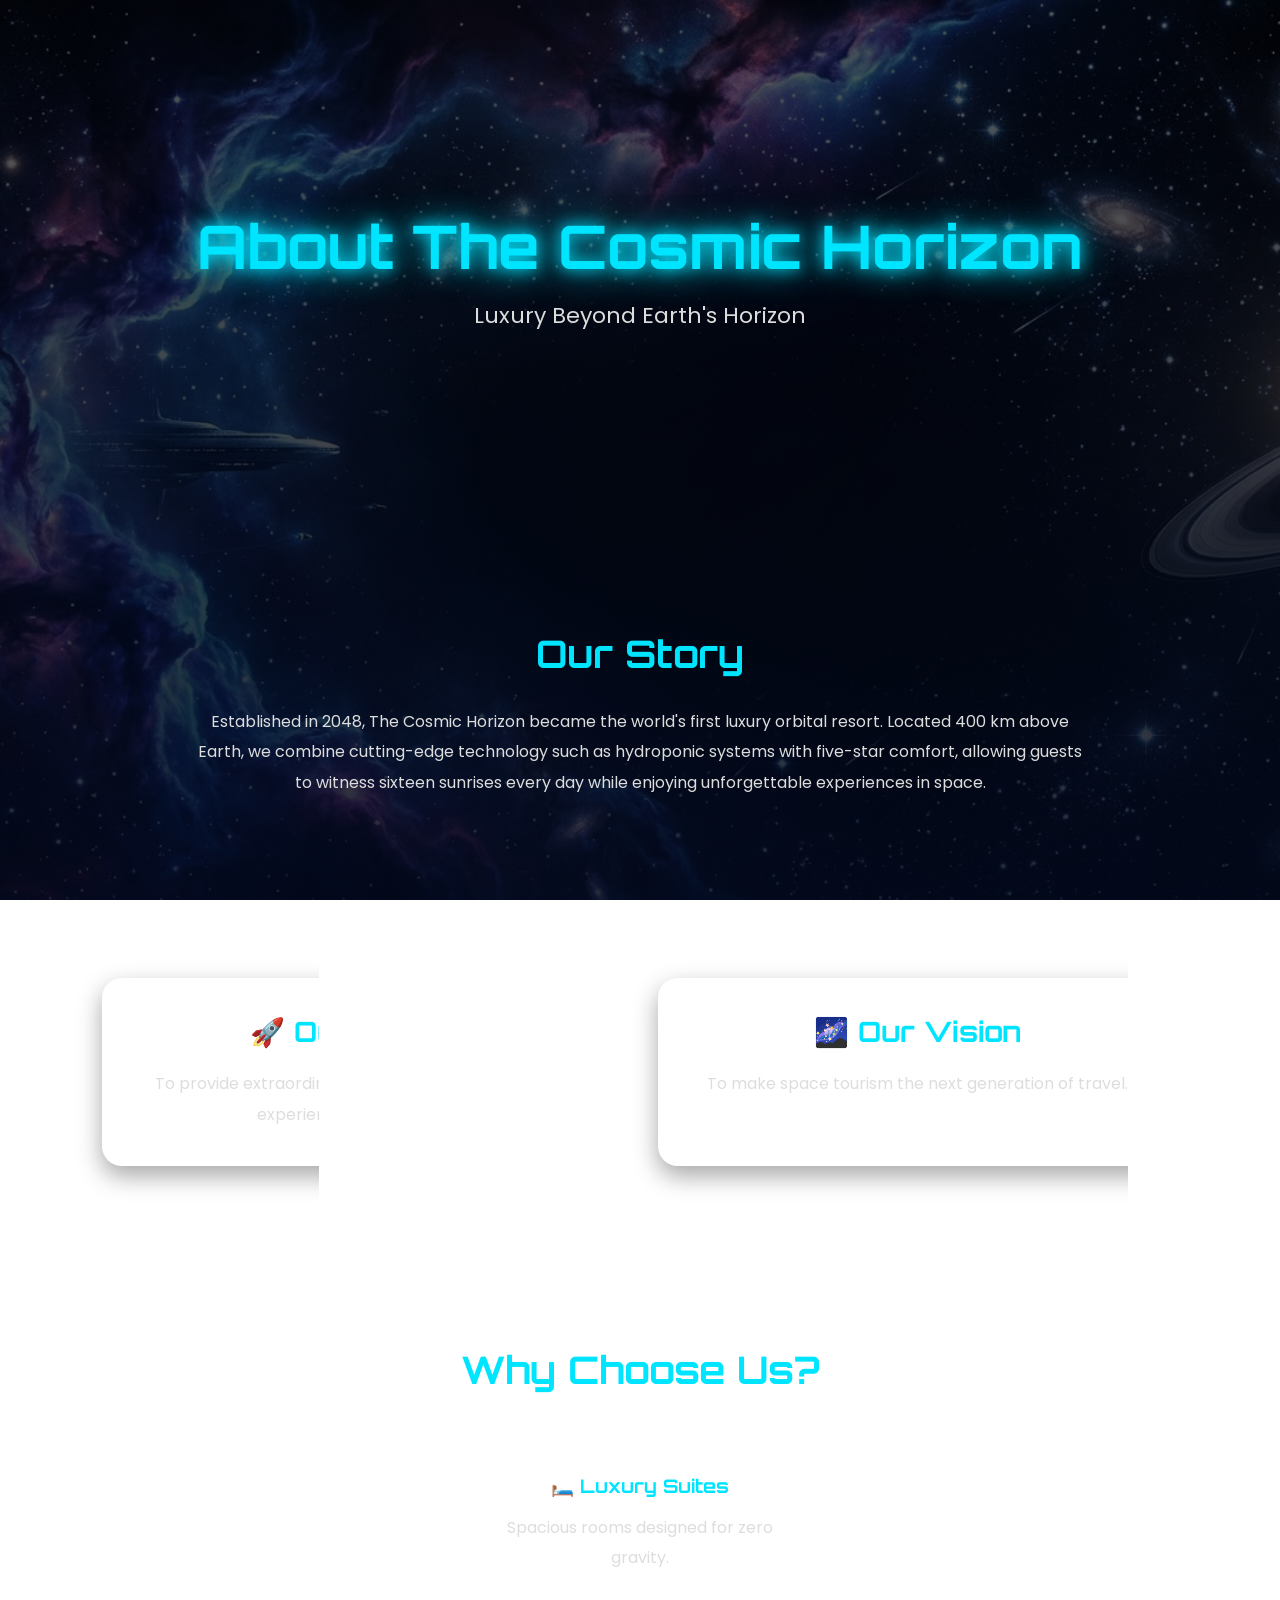
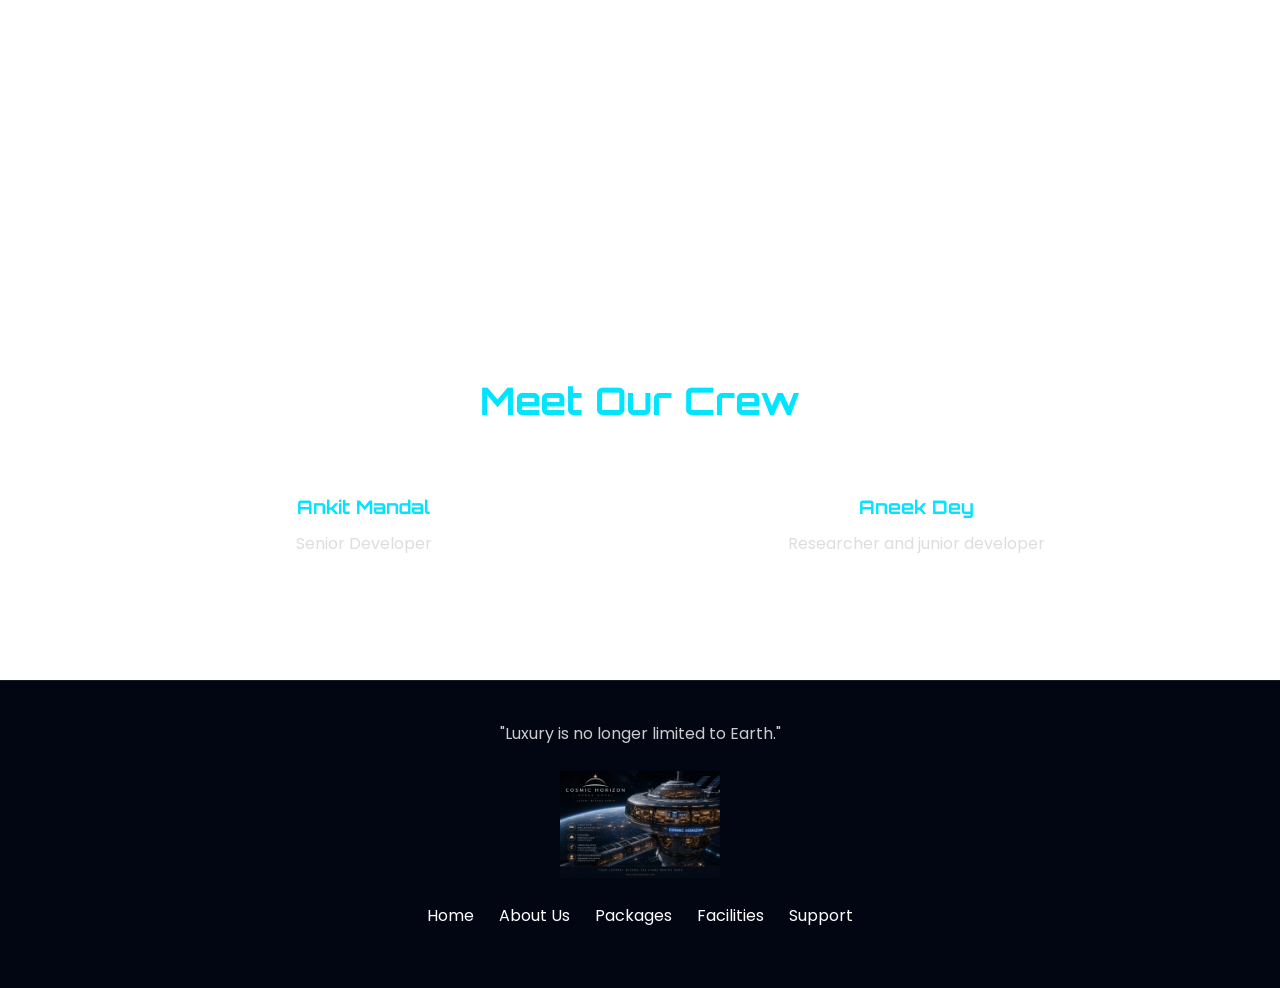
==== commit b672ef60: "Describe changes" ====
--- a/about_us.html
+++ b/about_us.html
@@ -3,7 +3,7 @@
 <head>
     <meta charset="UTF-8">
     <title>About Us | Cosmic Horizon</title>
-    <link rel="stylesheet" href="style.css">
+    <link rel="stylesheet" href="about_us.css">
 </head>
 <body>
 
@@ -75,23 +75,13 @@
 <div class="crew">
 
 <div class="member">
-<h3>Captain Ethan Mandal</h3>
-<p>Commander</p>
+<h3>Ankit Mandal</h3>
+<p>Senior Developer</p>
 </div>
 
 <div class="member">
-<h3>Dr. Lewis Chen</h3>
-<p>Chief Scientist</p>
-</div>
-
-<div class="member">
-<h3>NOVALA</h3>
-<p>AI Concierge</p>
-</div>
-
-<div class="member">
-<h3>Minas Tinea</h3>
-<p>Systems and Technology Expert</p>
+<h3>Aneek Dey</h3>
+<p>Researcher and junior developer</p>
 </div>
 
 </div>
@@ -105,8 +95,8 @@
     <a href="index.html">Home</a>
     <a href="about_us.html">About Us</a>
     <a href="packages.html">Packages</a>
-    <a href="booked_page.html">Booked</a>
-    <a href="booking_page.html">Bookings</a>
+    <a href="facilities.html">Facilities</a>
+    <a href="support.html">Support</a>
 </nav>
     </p>
 </footer>
--- a/about_us.css
+++ b/about_us.css
@@ -0,0 +1,416 @@
+/* ==========================================
+   THE COSMIC HORIZON
+   ABOUT US PAGE
+========================================== */
+
+@import url('https://fonts.googleapis.com/css2?family=Orbitron:wght@500;700&family=Poppins:wght@300;400;500;600&display=swap');
+
+/* ================= RESET ================= */
+
+*{
+    margin:0;
+    padding:0;
+    box-sizing:border-box;
+}
+
+html{
+    scroll-behavior:smooth;
+}
+
+body{
+
+    font-family:'Poppins',sans-serif;
+
+    background:
+    linear-gradient(rgba(0,0,0,.65),rgba(2,8,25,.85)),
+    url("space/image.jpeg");
+
+    background-size:cover;
+    background-position:center;
+    background-attachment:fixed;
+
+    color:white;
+
+    overflow-x:hidden;
+
+}
+
+/* ================= HERO ================= */
+
+.hero{
+
+    height:60vh;
+
+    display:flex;
+
+    flex-direction:column;
+
+    justify-content:center;
+
+    align-items:center;
+
+    text-align:center;
+
+    padding:20px;
+
+}
+
+.hero h1{
+
+    font-family:'Orbitron',sans-serif;
+
+    font-size:60px;
+
+    color:#00e5ff;
+
+    text-shadow:
+    0 0 15px #00e5ff,
+    0 0 35px #00e5ff;
+
+    margin-bottom:15px;
+
+}
+
+.hero p{
+
+    font-size:22px;
+
+    color:#dddddd;
+
+}
+
+/* ================= SECTIONS ================= */
+
+section{
+
+    padding:90px 8%;
+
+}
+
+section h2{
+
+    text-align:center;
+
+    font-family:'Orbitron',sans-serif;
+
+    color:#00e5ff;
+
+    font-size:38px;
+
+    margin-bottom:30px;
+
+}
+
+section p{
+
+    text-align:center;
+
+    line-height:1.9;
+
+    color:#dddddd;
+
+    max-width:900px;
+
+    margin:auto;
+
+}
+
+/* ================= GLASS CARD ================= */
+
+.card{
+
+    background:rgba(255,255,255,.08);
+
+    backdrop-filter:blur(16px);
+
+    border:1px solid rgba(255,255,255,.12);
+
+    border-radius:20px;
+
+    padding:35px;
+
+    transition:.4s;
+
+    box-shadow:
+    0 10px 25px rgba(0,0,0,.35);
+
+}
+
+.card:hover{
+
+    transform:translateY(-10px);
+
+    box-shadow:
+    0 0 25px rgba(0,229,255,.45);
+
+}
+
+/* ================= MISSION ================= */
+
+.mission{
+
+    display:grid;
+
+    grid-template-columns:repeat(auto-fit,minmax(320px,1fr));
+
+    gap:35px;
+
+}
+
+.mission .card h2{
+
+    font-size:28px;
+
+    margin-bottom:20px;
+
+}
+
+/* ================= FEATURES ================= */
+
+.feature-grid{
+
+    margin-top:50px;
+
+    display:grid;
+
+    grid-template-columns:repeat(auto-fit,minmax(250px,1fr));
+
+    gap:30px;
+
+}
+
+.feature{
+
+    background:rgba(255,255,255,.08);
+
+    backdrop-filter:blur(14px);
+
+    border-radius:18px;
+
+    border:1px solid rgba(255,255,255,.1);
+
+    padding:30px;
+
+    transition:.4s;
+
+    text-align:center;
+
+}
+
+.feature:hover{
+
+    transform:translateY(-10px);
+
+    box-shadow:
+    0 0 20px rgba(0,229,255,.5);
+
+}
+
+.feature h3{
+
+    color:#00e5ff;
+
+    margin-bottom:15px;
+
+    font-family:'Orbitron';
+
+}
+
+/* ================= TEAM ================= */
+
+.crew{
+
+    display:grid;
+
+    grid-template-columns:repeat(auto-fit,minmax(220px,1fr));
+
+    gap:30px;
+
+    margin-top:40px;
+
+}
+
+.member{
+
+    background:rgba(255,255,255,.08);
+
+    backdrop-filter:blur(16px);
+
+    border-radius:18px;
+
+    border:1px solid rgba(255,255,255,.1);
+
+    padding:30px;
+
+    text-align:center;
+
+    transition:.4s;
+
+}
+
+.member:hover{
+
+    transform:translateY(-10px);
+
+    box-shadow:
+    0 0 20px rgba(0,229,255,.5);
+
+}
+
+.member h3{
+
+    color:#00e5ff;
+
+    margin-bottom:10px;
+
+    font-family:'Orbitron';
+
+}
+
+.member p{
+
+    color:#dddddd;
+
+}
+
+/* ================= FOOTER ================= */
+
+footer{
+
+    background:#020612;
+
+    padding:40px 20px;
+
+    text-align:center;
+
+    border-top:1px solid rgba(255,255,255,.08);
+
+}
+
+footer p{
+
+    color:#cccccc;
+
+    margin-bottom:20px;
+
+}
+
+footer img{
+
+    display:block;
+
+    margin:25px auto;
+
+    width:160px;
+
+}
+
+.footer-nav{
+
+    display:flex;
+
+    justify-content:center;
+
+    gap:25px;
+
+    flex-wrap:wrap;
+
+}
+
+.footer-nav a{
+
+    color:white;
+
+    text-decoration:none;
+
+    transition:.3s;
+
+}
+
+.footer-nav a:hover{
+
+    color:#00e5ff;
+
+}
+
+/* ================= SCROLLBAR ================= */
+
+::-webkit-scrollbar{
+
+    width:10px;
+
+}
+
+::-webkit-scrollbar-track{
+
+    background:#08111f;
+
+}
+
+::-webkit-scrollbar-thumb{
+
+    background:#00e5ff;
+
+    border-radius:30px;
+
+}
+
+/* ================= RESPONSIVE ================= */
+
+@media(max-width:768px){
+
+    .hero{
+
+        height:50vh;
+
+    }
+
+    .hero h1{
+
+        font-size:38px;
+
+    }
+
+    .hero p{
+
+        font-size:18px;
+
+    }
+
+    section{
+
+        padding:70px 6%;
+
+    }
+
+    section h2{
+
+        font-size:30px;
+
+    }
+
+}
+
+@media(max-width:480px){
+
+    .hero h1{
+
+        font-size:30px;
+
+    }
+
+    .hero p{
+
+        font-size:16px;
+
+    }
+
+    .footer-nav{
+
+        flex-direction:column;
+
+        gap:15px;
+
+    }
+
+}
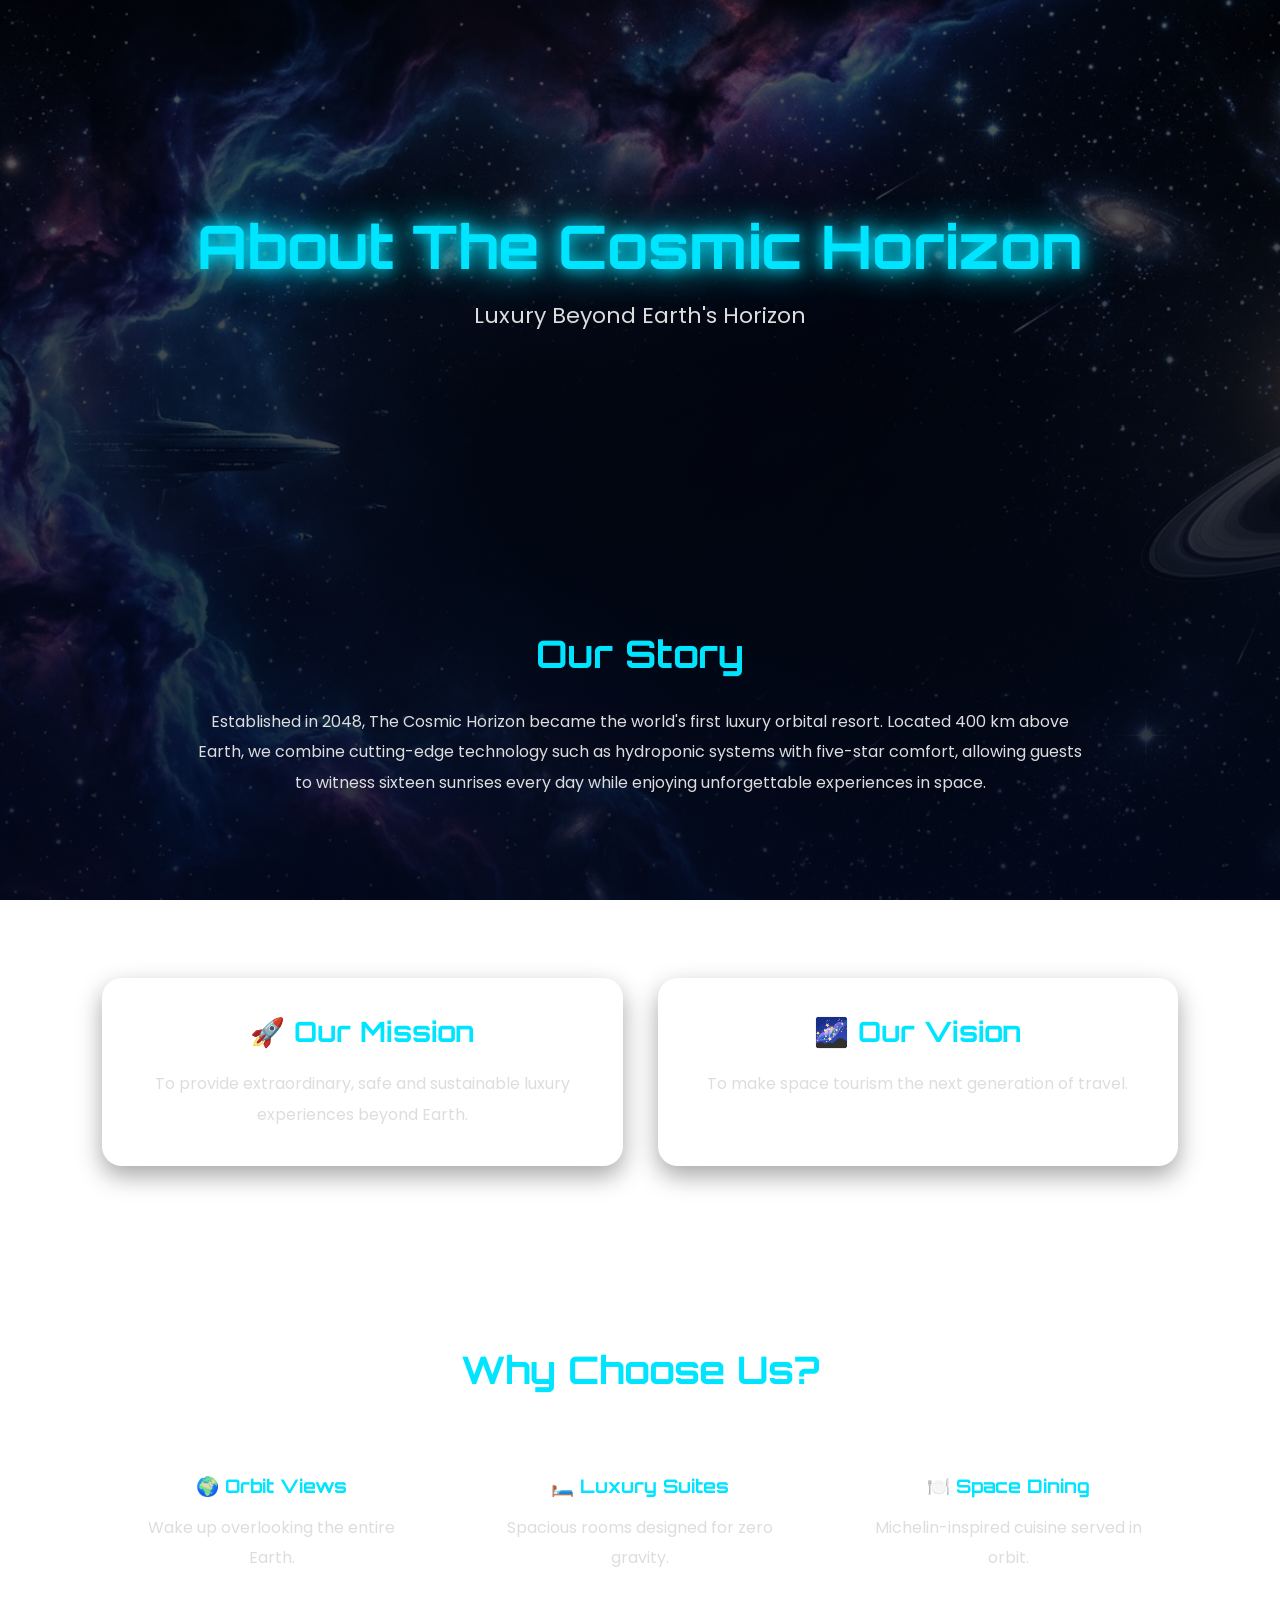
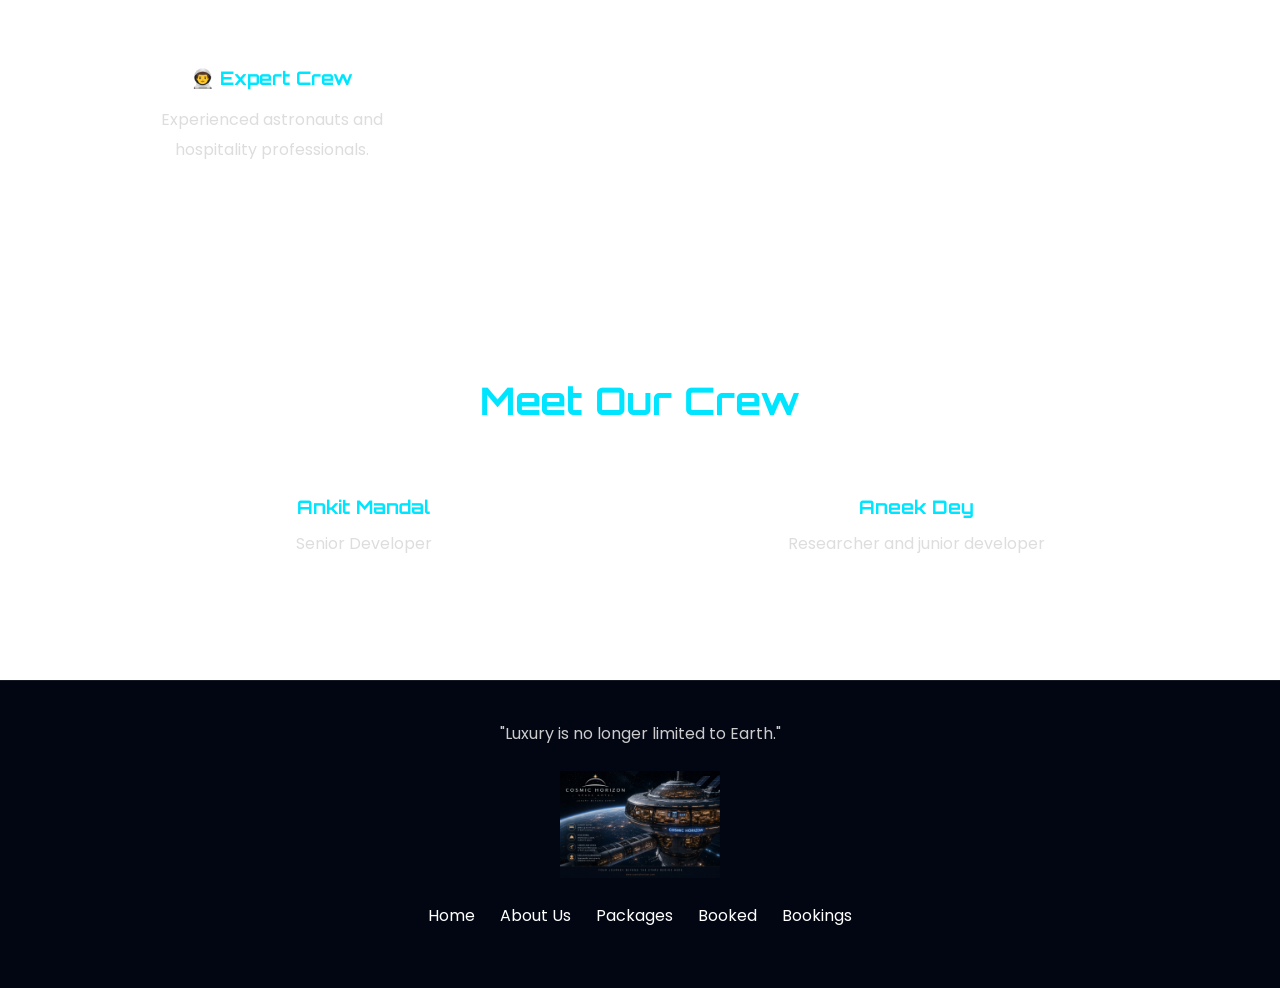
==== commit c2d5832c: "Describe changes" ====
--- a/about_us.html
+++ b/about_us.html
@@ -95,8 +95,8 @@
     <a href="index.html">Home</a>
     <a href="about_us.html">About Us</a>
     <a href="packages.html">Packages</a>
-    <a href="facilities.html">Facilities</a>
-    <a href="support.html">Support</a>
+    <a href="booked_page.html">Booked</a>
+    <a href="booking_page.html">Bookings</a>
 </nav>
     </p>
 </footer>
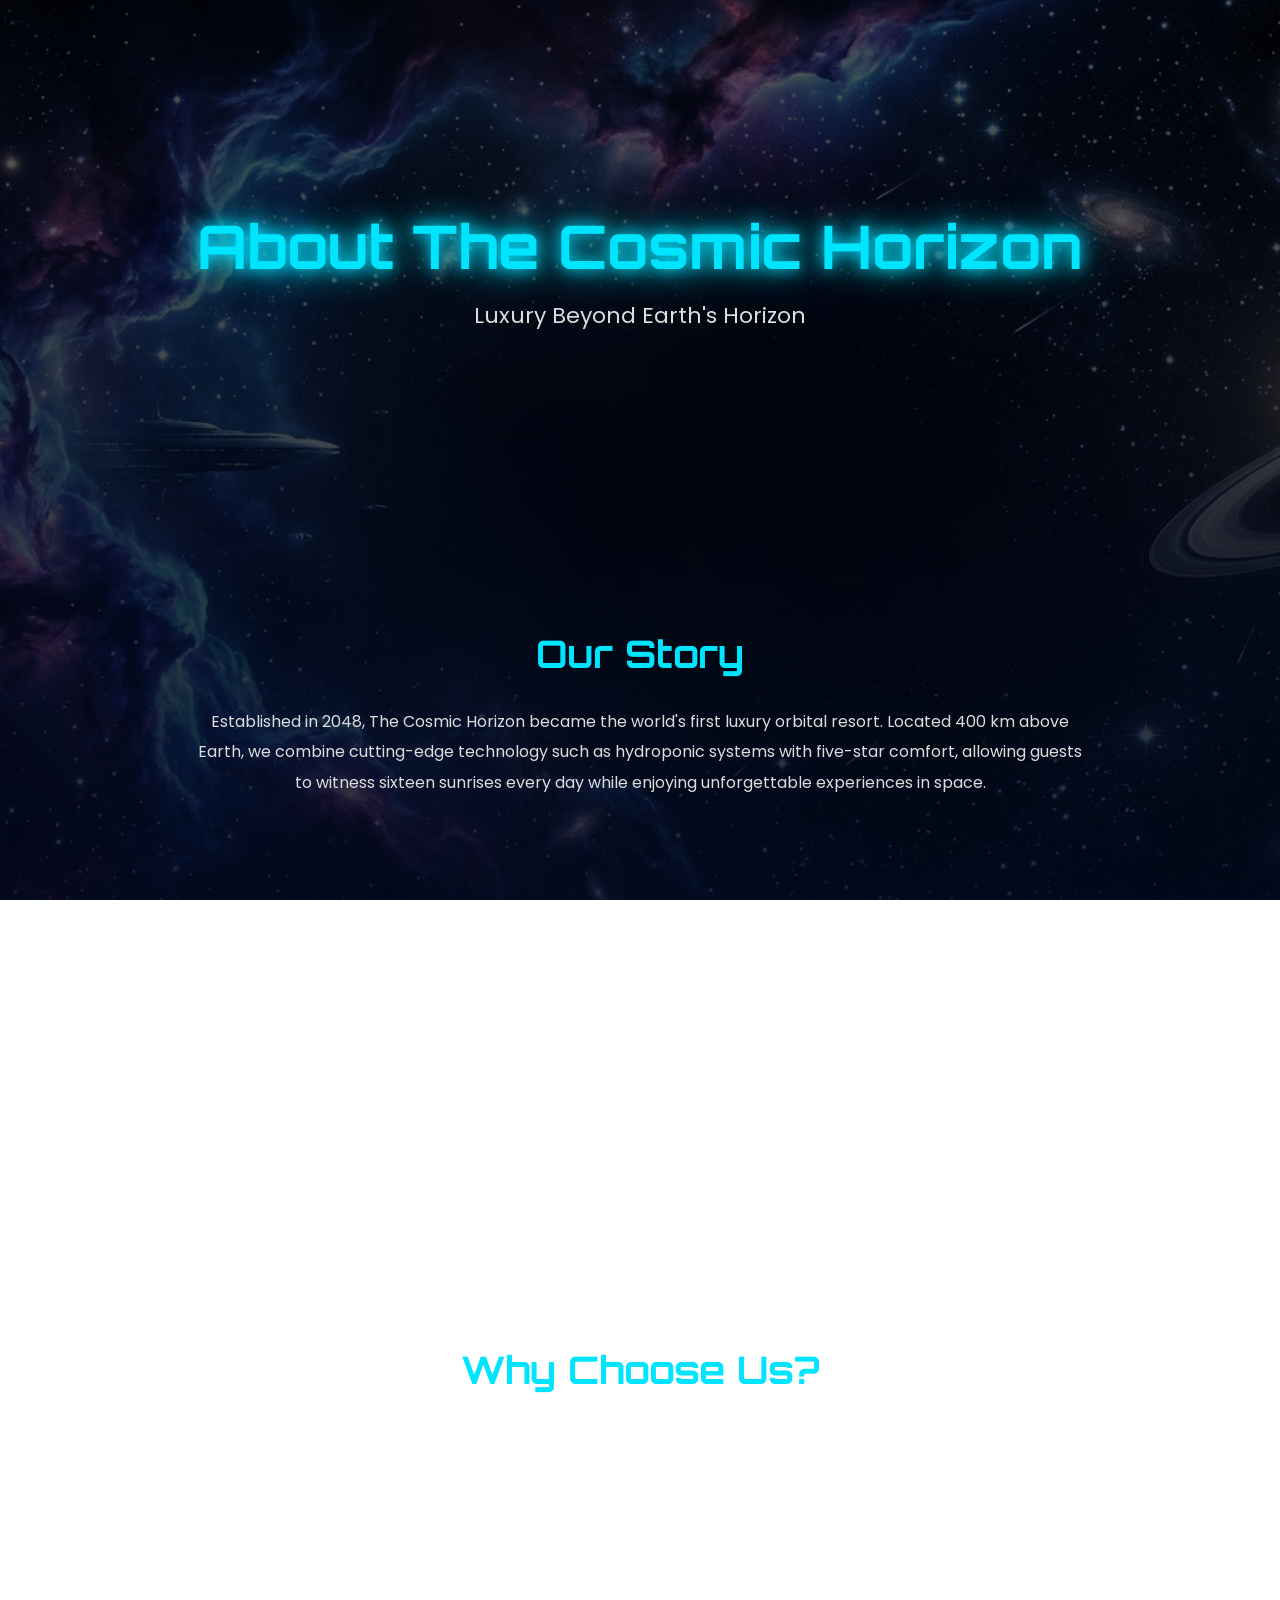
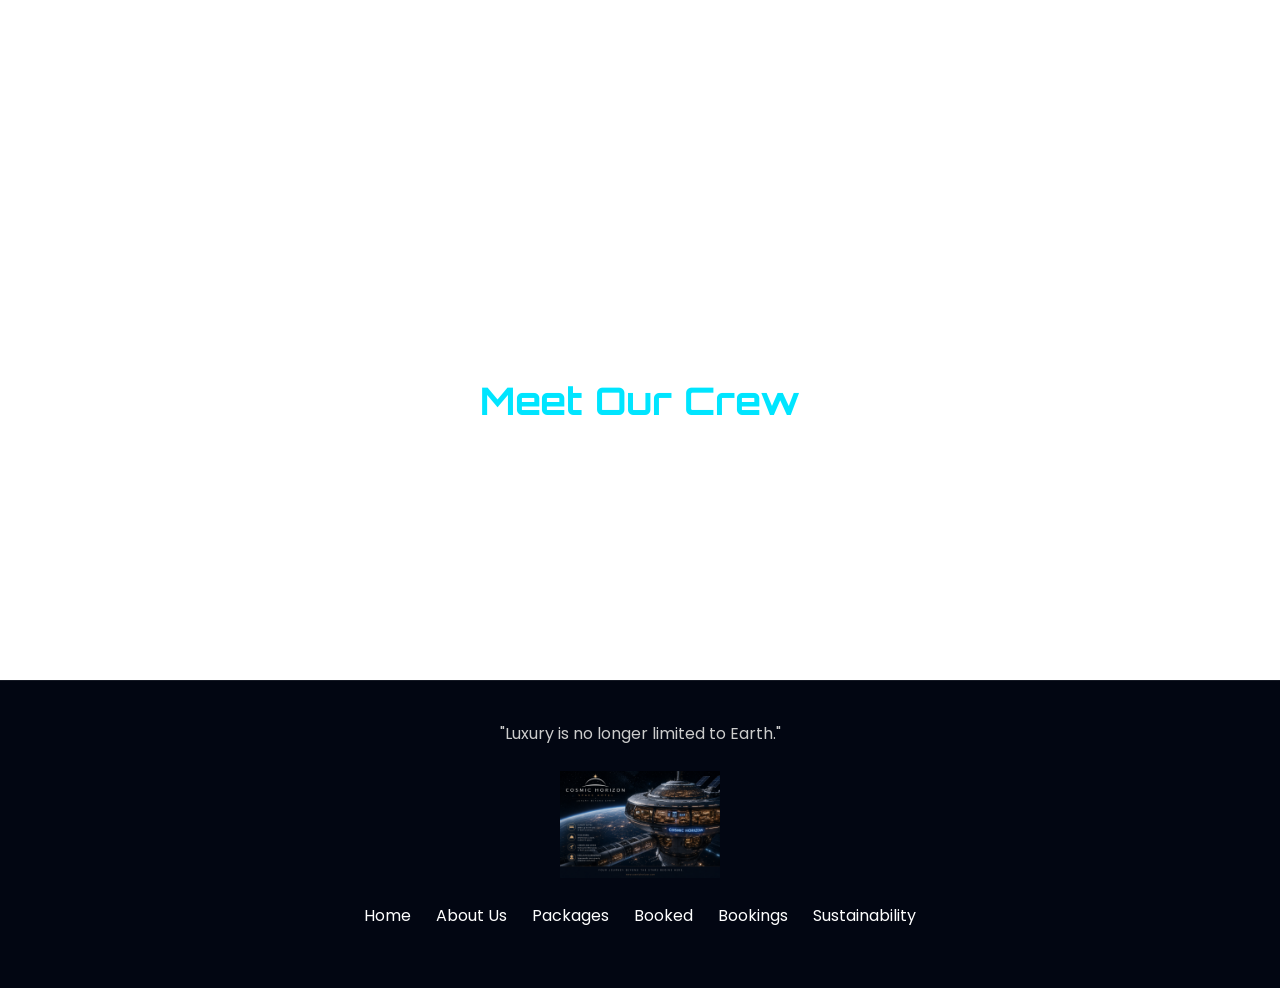
==== commit 13555b29: "Describe changes" ====
--- a/about_us.html
+++ b/about_us.html
@@ -97,6 +97,7 @@
     <a href="packages.html">Packages</a>
     <a href="booked_page.html">Booked</a>
     <a href="booking_page.html">Bookings</a>
+    <a href="sustainability.html">Sustainability</a>
 </nav>
     </p>
 </footer>
